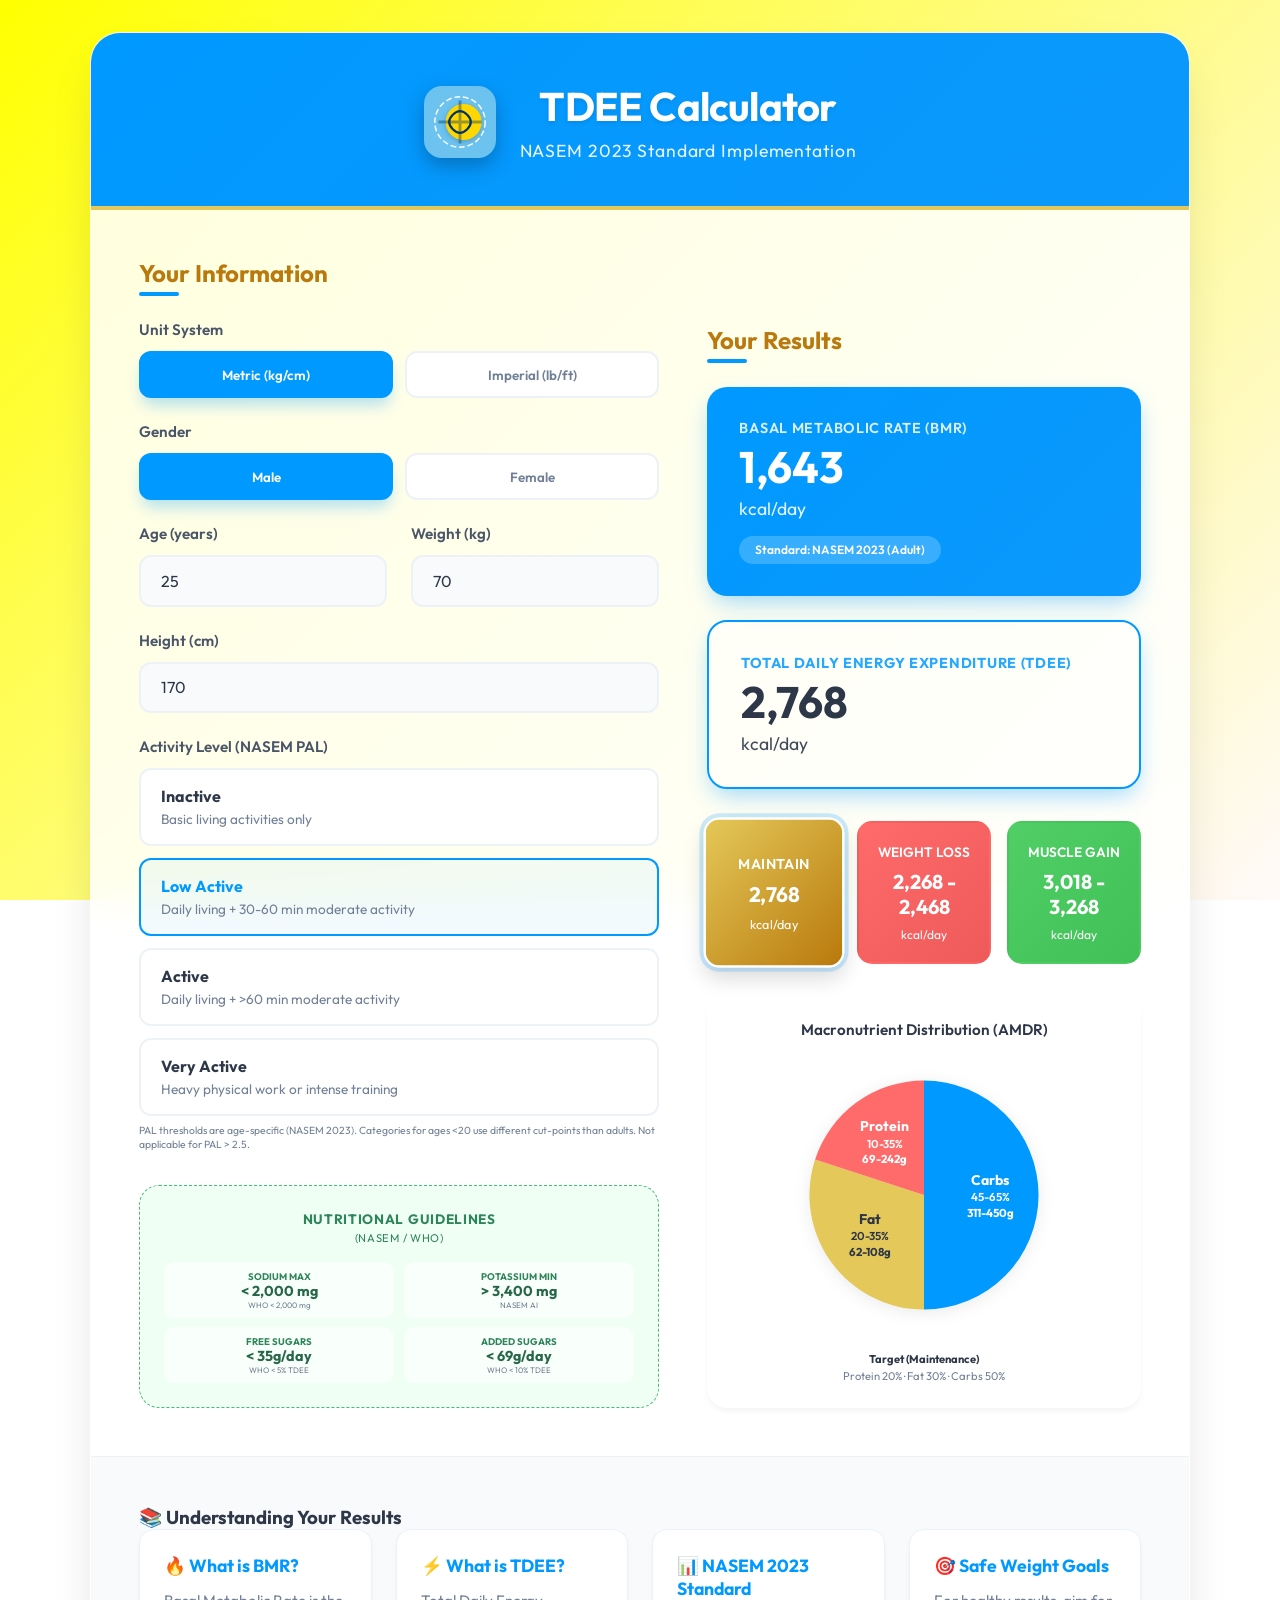
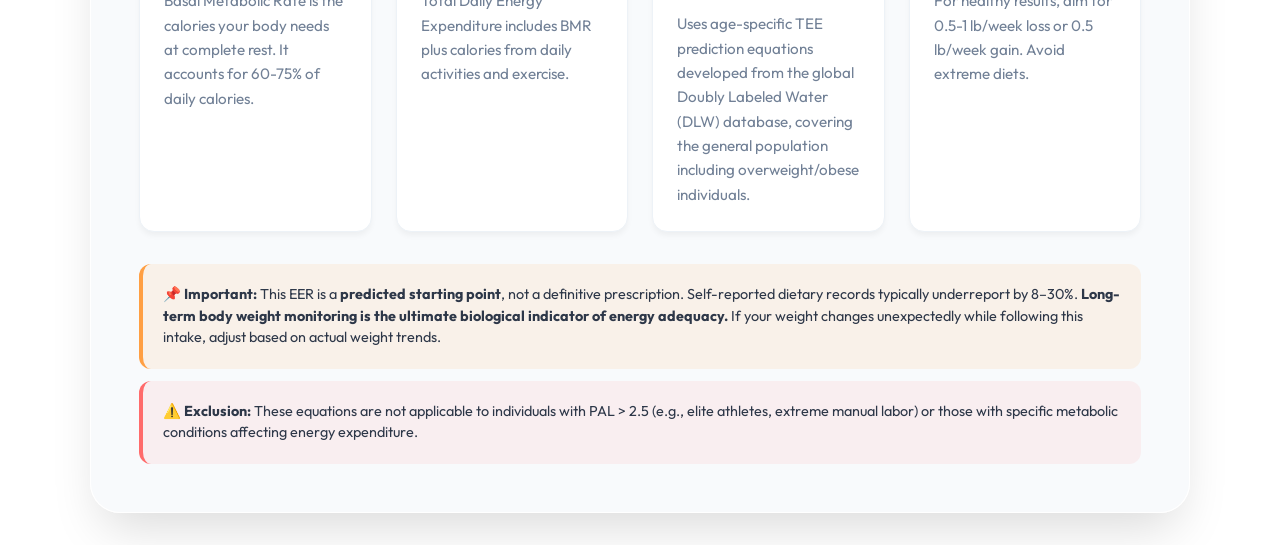
==== index.html @ 7c65850a "formula correction" ====
<!DOCTYPE html>
<html lang="en">

<head>
  <meta charset="UTF-8">
  <meta name="viewport" content="width=device-width, initial-scale=1.0">
  <title>TDEE Calculator - Palau Food Nutrition</title>
  <link href="https://fonts.googleapis.com/css2?family=Outfit:wght@300;400;600;700&display=swap" rel="stylesheet">
  <style>
    :root {
      --primary: #0099ff;
      --primary-dark: #007acc;
      --secondary: #E4C859;
      --secondary-dark: #b9790c;
      --bg-gradient: linear-gradient(135deg, #fdfbfb 0%, #ebedee 100%);
      --card-bg: rgba(255, 255, 255, 0.85);
      --glass-bg: rgba(255, 255, 255, 0.4);
      --text-main: #2d3748;
      --accent-red: #ff6b6b;
      --accent-orange: #ff9f43;
      --accent-green: #51cf66;
    }

    * {
      box-sizing: border-box;
      margin: 0;
      padding: 0;
    }

    body {
      font-family: 'Outfit', sans-serif;
      min-height: 100vh;
      background: linear-gradient(135deg, #FFFF00 0%, #FFFD50 30%, #FFF9F9 100%);
      background-attachment: fixed;
      padding: 2rem 1.5rem;
      color: var(--text-main);
      display: flex;
      justify-content: center;
      align-items: center;
    }

    .container {
      max-width: 1100px;
      width: 100%;
      background: var(--card-bg);
      backdrop-filter: blur(20px);
      -webkit-backdrop-filter: blur(20px);
      border-radius: 30px;
      border: 1px solid rgba(255, 255, 255, 0.3);
      box-shadow: 0 25px 50px -12px rgba(0, 0, 0, 0.15);
      overflow: hidden;
      animation: fadeIn 0.8s cubic-bezier(0.16, 1, 0.3, 1);
    }

    @keyframes fadeIn {
      from {
        opacity: 0;
        transform: translateY(20px);
      }

      to {
        opacity: 1;
        transform: translateY(0);
      }
    }

    header {
      background: linear-gradient(135deg, #0099ff 0%, #0c98fc 100%);
      color: white;
      padding: 3rem 2rem;
      text-align: center;
      position: relative;
    }

    header::after {
      content: '';
      position: absolute;
      bottom: 0;
      left: 0;
      right: 0;
      height: 4px;
      background: var(--secondary);
    }

    header h1 {
      font-size: 2.5rem;
      font-weight: 700;
      letter-spacing: -0.02em;
      margin-bottom: 0.5rem;
      text-shadow: 0 2px 4px rgba(0, 0, 0, 0.1);
    }

    .subtitle {
      opacity: 0.9;
      font-weight: 400;
      letter-spacing: 0.05em;
      font-size: 1.1rem;
    }

    .content {
      display: grid;
      grid-template-columns: 1.2fr 1fr;
      gap: 3rem;
      padding: 3rem;
      align-items: end;
    }

    @media (max-width: 900px) {
      .content {
        grid-template-columns: 1fr;
        padding: 2rem;
      }
    }

    /* Form Styles */
    section h2 {
      font-size: 1.5rem;
      font-weight: 700;
      color: var(--secondary-dark);
      margin-bottom: 2rem;
      position: relative;
      display: inline-block;
    }

    section h2::after {
      content: '';
      position: absolute;
      bottom: -8px;
      left: 0;
      width: 40px;
      height: 4px;
      background: var(--primary);
      border-radius: 2px;
    }

    .input-group {
      margin-bottom: 1.5rem;
    }

    .input-group label {
      display: block;
      font-weight: 600;
      color: #4a5568;
      margin-bottom: 0.75rem;
      font-size: 0.95rem;
    }

    .input-group input,
    .input-group select {
      width: 100%;
      padding: 0.85rem 1.25rem;
      border: 2px solid #edf2f7;
      border-radius: 12px;
      font-size: 1rem;
      font-family: 'Outfit', sans-serif;
      background: #f8fafc;
      transition: all 0.2s ease;
      color: var(--text-main);
    }

    .input-group input:focus,
    .input-group select:focus {
      outline: none;
      border-color: var(--primary);
      background: white;
      box-shadow: 0 0 0 4px rgba(0, 153, 255, 0.1);
      transform: scale(1.01);
    }

    .btn-group {
      display: flex;
      gap: 0.75rem;
    }

    .btn {
      flex: 1;
      padding: 0.85rem;
      border: 2px solid #edf2f7;
      border-radius: 12px;
      background: white;
      color: #718096;
      font-family: inherit;
      font-weight: 600;
      cursor: pointer;
      transition: all 0.3s cubic-bezier(0.4, 0, 0.2, 1);
    }

    .btn.active {
      background: var(--primary);
      color: white;
      border-color: var(--primary);
      box-shadow: 0 10px 15px -3px rgba(0, 153, 255, 0.3);
    }

    .btn:hover:not(.active) {
      background: #f1f5f9;
      border-color: #e2e8f0;
    }

    .activity-options {
      display: grid;
      gap: 0.75rem;
    }

    .activity-option {
      padding: 1rem 1.25rem;
      border: 2px solid #edf2f7;
      border-radius: 12px;
      background: white;
      cursor: pointer;
      transition: all 0.3s cubic-bezier(0.4, 0, 0.2, 1);
      display: flex;
      flex-direction: column;
      gap: 0.25rem;
    }

    .activity-option.active {
      border-color: var(--primary);
      background: rgba(0, 153, 255, 0.05);
      position: relative;
    }

    .activity-option.active .activity-label {
      color: var(--primary);
    }

    .activity-option:hover:not(.active) {
      border-color: #cbd5e0;
      transform: translateX(5px);
    }

    .activity-label {
      font-weight: 700;
      font-size: 1rem;
    }

    .activity-desc {
      font-size: 0.85rem;
      color: #718096;
    }

    /* Results Styles */
    .result-card {
      background: linear-gradient(135deg, #0099ff 0%, #0c98fc 100%);
      color: white;
      padding: 2rem;
      border-radius: 20px;
      margin-bottom: 1.5rem;
      box-shadow: 0 10px 25px -5px rgba(0, 153, 255, 0.4);
      transition: transform 0.3s ease;
    }

    .result-card:hover {
      transform: translateY(-3px);
    }

    .result-label {
      font-size: 0.9rem;
      font-weight: 600;
      text-transform: uppercase;
      letter-spacing: 0.05em;
      opacity: 0.85;
    }

    .result-value {
      font-size: 2.75rem;
      font-weight: 700;
      margin: 0.5rem 0;
      line-height: 1;
    }

    .result-unit {
      font-size: 1.1rem;
      opacity: 0.9;
    }

    .formula-badge {
      display: inline-block;
      margin-top: 1rem;
      padding: 0.4rem 1rem;
      background: rgba(255, 255, 255, 0.2);
      border-radius: 50px;
      font-size: 0.75rem;
      font-weight: 600;
    }

    .goals {
      display: grid;
      grid-template-columns: repeat(3, 1fr);
      gap: 1rem;
      margin-top: 2rem;
    }

    @media (max-width: 600px) {
      .goals {
        grid-template-columns: 1fr;
      }
    }

    .goal-card {
      padding: 1.25rem 1rem;
      border-radius: 15px;
      text-align: center;
      color: white;
      transition: all 0.3s ease;
      cursor: pointer;
      border: 2px solid transparent;
      width: 100%;
      display: block;
      font-family: inherit;
    }

    .goal-card:hover {
      transform: translateY(-3px);
      box-shadow: 0 5px 15px rgba(0, 0, 0, 0.1);
    }

    .goal-card.active {
      border-color: white;
      box-shadow: 0 0 0 4px rgba(0, 153, 255, 0.2), 0 10px 20px rgba(0, 0, 0, 0.15);
      transform: scale(1.05);
    }

    .goal-card.cut {
      background: linear-gradient(135deg, #ff6b6b 0%, #ee5a5a 100%);
    }

    .goal-card.maintain {
      background: linear-gradient(135deg, #E4C859 0%, #b9790c 100%);
    }

    .goal-card.bulk {
      background: linear-gradient(135deg, #51cf66 0%, #40c057 100%);
    }

    .goal-label {
      font-size: 0.85rem;
      font-weight: 600;
      text-transform: uppercase;
    }

    .goal-value {
      font-size: 1.25rem;
      font-weight: 700;
      margin: 0.5rem 0;
    }

    /* Macros & Icons */
    .macros-donut {
      margin-top: 2rem;
      padding: 1rem;
      border-radius: 20px;
    }

    /* Info Section */
    .info {
      margin-top: 0;
      padding: 3rem;
      background: #f8fafc;
      border-top: 1px solid #edf2f7;
      grid-column: 1 / -1;
    }

    .info-cards {
      display: grid;
      grid-template-columns: repeat(auto-fit, minmax(220px, 1fr));
      gap: 1.5rem;
    }

    .info-card {
      background: white;
      padding: 1.5rem;
      border-radius: 15px;
      border: 1px solid #edf2f7;
      box-shadow: 0 4px 6px -1px rgba(0, 0, 0, 0.05);
    }

    .info-card h4 {
      color: var(--primary);
      margin-bottom: 0.75rem;
      font-size: 1.1rem;
    }

    .info-card p {
      font-size: 0.95rem;
      color: #718096;
      line-height: 1.6;
    }

    .disclaimer {
      margin-top: 2rem;
      padding: 1.25rem;
      background: rgba(255, 159, 67, 0.1);
      border-left: 4px solid var(--accent-orange);
      border-radius: 12px;
      font-size: 0.9rem;
      line-height: 1.5;
    }
  </style>
</head>

<body>
  <div class="container">
    <header>
      <div style="display: flex; align-items: center; justify-content: center; gap: 1.5rem;">
        <!-- Custom SVG Logo: Palau + ICDF Theme (Premium Glass styling) -->
        <svg id="appIcon" viewBox="0 0 100 100"
          style="width: 72px; height: 72px; border-radius: 18px; box-shadow: 0 8px 20px rgba(0,0,0,0.25); background: rgba(135, 206, 235, 0.8); backdrop-filter: blur(5px);">
          <!-- Palau Golden Disk -->
          <circle cx="55" cy="50" r="25" fill="#FFD700" filter="drop-shadow(0 2px 4px rgba(0,0,0,0.2))" />
          <!-- ICDF Cooperation / Global Symbols -->
          <path d="M50 20 L50 80 M20 50 L80 50" stroke="#003366" stroke-width="4" opacity="0.4" />
          <circle cx="50" cy="50" r="35" fill="none" stroke="white" stroke-width="2" stroke-dasharray="8 4" />
          <path d="M40 40 Q50 30 60 40 Q70 50 60 60 Q50 70 40 60 Q30 50 40 40" fill="none" stroke="#003366"
            stroke-width="3" />
        </svg>
        <div>
          <h1>TDEE Calculator</h1>
          <p class="subtitle">NASEM 2023 Standard Implementation</p>
        </div>
      </div>
    </header>

    <div class="content">
      <section class="form-section">
        <h2>Your Information</h2>

        <div class="input-group">
          <label>Unit System</label>
          <div class="btn-group">
            <button class="btn active" id="metricBtn" onclick="setUnit('metric')">Metric (kg/cm)</button>
            <button class="btn" id="imperialBtn" onclick="setUnit('imperial')">Imperial (lb/ft)</button>
          </div>
        </div>

        <div class="input-group">
          <label>Gender</label>
          <div class="btn-group">
            <button class="btn active" id="maleBtn" onclick="setGender('male')">Male</button>
            <button class="btn" id="femaleBtn" onclick="setGender('female')">Female</button>
          </div>
        </div>

        <div style="display: grid; grid-template-columns: 1fr 1fr; gap: 1.5rem;">
          <div class="input-group">
            <label for="age">Age (years)</label>
            <input type="number" id="age" value="25" min="0" max="120" step="1" onchange="onAgeChange()">
            <div id="monthsGroup" style="display:none; margin-top: 0.5rem;">
              <label for="ageMonths" style="font-size: 0.8rem; color: var(--primary); font-weight: 600;">Precise Age in
                Months (0-35)</label>
              <input type="number" id="ageMonths" value="12" min="0" max="35" onchange="calculate()">
              <div style="font-size: 0.6rem; color: #718096; margin-top: 0.25rem;">NASEM 2023 requires month-level
                precision for infants</div>
            </div>
          </div>
          <div class="input-group" id="weightGroup">
            <label for="weight" id="weightLabel">Weight (kg)</label>
            <input type="number" id="weight" value="70" min="1" max="500" onchange="calculate()">
          </div>
        </div>

        <div class="input-group" id="heightMetric">
          <label for="height">Height (cm)</label>
          <input type="number" id="height" value="170" min="50" max="300" onchange="calculate()">
        </div>

        <div class="input-group" id="heightImperial" style="display:none;">
          <label>Height</label>
          <div style="display:flex;gap:0.75rem;align-items:center;">
            <input type="number" id="heightFt" value="5" min="0" max="8" style="width:70px" onchange="calculate()">
            <span style="font-weight: 600;">ft</span>
            <input type="number" id="heightIn" value="7" min="0" max="11" style="width:70px" onchange="calculate()">
            <span style="font-weight: 600;">in</span>
          </div>
        </div>

        <div class="input-group">
          <label>Activity Level (NASEM PAL)</label>
          <div class="activity-options">
            <div class="activity-option" onclick="setActivity('inactive')">
              <span class="activity-label">Inactive</span>
              <span class="activity-desc">Basic living activities only</span>
            </div>
            <div class="activity-option active" onclick="setActivity('low')">
              <span class="activity-label">Low Active</span>
              <span class="activity-desc">Daily living + 30-60 min moderate activity</span>
            </div>
            <div class="activity-option" onclick="setActivity('active')">
              <span class="activity-label">Active</span>
              <span class="activity-desc">Daily living + >60 min moderate activity</span>
            </div>
            <div class="activity-option" onclick="setActivity('very')">
              <span class="activity-label">Very Active</span>
              <span class="activity-desc">Heavy physical work or intense training</span>
            </div>
          </div>
          <div style="font-size: 0.65rem; color: #718096; margin-top: 0.5rem; line-height: 1.4;">PAL thresholds are
            age-specific (NASEM 2023). Categories for ages &lt;20 use different cut-points than adults. Not applicable
            for PAL &gt; 2.5.</div>
        </div>

        <div id="femaleOnlyFields"
          style="display:none; padding: 1.5rem; background: rgba(0, 153, 255, 0.05); border-radius: 15px; margin-top: 1.5rem;">
          <div class="input-group">
            <label for="pregnancy">Pregnancy Status</label>
            <select id="pregnancy" onchange="onPregnancyChange()">
              <option value="none">Not Pregnant</option>
              <option value="p2">2nd Trimester (13-27 wk)</option>
              <option value="p3">3rd Trimester (28-40 wk)</option>
            </select>
          </div>
          <div class="input-group" id="bmiGroup" style="display:none;">
            <label for="prePregBMI">Pre-Pregnancy Weight Category (WHO)</label>
            <select id="prePregBMI" onchange="calculate()">
              <option value="nw">Normal Weight (BMI 18.5-24.9)</option>
              <option value="uw">Underweight (BMI &lt; 18.5)</option>
              <option value="ow">Overweight (BMI 25.0-29.9)</option>
              <option value="ob">Obese (BMI &ge; 30)</option>
            </select>
          </div>
          <div class="input-group" style="margin-bottom: 0;">
            <label for="lactation">Lactation Status</label>
            <select id="lactation" onchange="calculate()">
              <option value="none">Not Lactating</option>
              <option value="l1">0-6 Months Postpartum (Exclusive)</option>
              <option value="l2">7-12 Months Postpartum (Partial)</option>
            </select>
          </div>
        </div>

        <!-- Nutritional Guidelines (bottom of left column) -->
        <div
          style="margin-top: 2rem; background: #f0fff4; padding: 1.5rem; border-radius: 20px; border: 1px dashed #48bb78;">
          <h3
            style="color: #2f855a; font-size: 0.85rem; margin-bottom: 1rem; text-transform: uppercase; letter-spacing: 0.05em; text-align: center;">
            Nutritional Guidelines<br><span style="font-size: 0.7rem; font-weight: 400;">(NASEM / WHO)</span></h3>
          <div style="display: grid; grid-template-columns: 1fr 1fr; gap: 0.6rem;">
            <div style="text-align: center; padding: 0.5rem; background: rgba(255,255,255,0.6); border-radius: 10px;">
              <div style="font-size: 0.6rem; color: #2f855a; font-weight: 700; text-transform: uppercase;">Sodium Max
              </div>
              <div id="sodiumValue" style="font-weight: 700; color: #276749; font-size: 0.9rem;">--</div>
              <div style="font-size: 0.5rem; color: #718096;">WHO &lt; 2,000 mg</div>
            </div>
            <div style="text-align: center; padding: 0.5rem; background: rgba(255,255,255,0.6); border-radius: 10px;">
              <div style="font-size: 0.6rem; color: #2f855a; font-weight: 700; text-transform: uppercase;">Potassium Min
              </div>
              <div id="potassiumValue" style="font-weight: 700; color: #276749; font-size: 0.9rem;">--</div>
              <div style="font-size: 0.5rem; color: #718096;">NASEM AI</div>
            </div>
            <div style="text-align: center; padding: 0.5rem; background: rgba(255,255,255,0.6); border-radius: 10px;">
              <div style="font-size: 0.6rem; color: #2f855a; font-weight: 700; text-transform: uppercase;">Free Sugars
              </div>
              <div id="sugarValue5" style="font-weight: 700; color: #276749; font-size: 0.9rem;">--</div>
              <div style="font-size: 0.5rem; color: #718096;">WHO &lt; 5% TDEE</div>
            </div>
            <div style="text-align: center; padding: 0.5rem; background: rgba(255,255,255,0.6); border-radius: 10px;">
              <div style="font-size: 0.6rem; color: #2f855a; font-weight: 700; text-transform: uppercase;">Added Sugars
              </div>
              <div id="sugarValue10" style="font-weight: 700; color: #276749; font-size: 0.9rem;">--</div>
              <div style="font-size: 0.5rem; color: #718096;">WHO &lt; 10% TDEE</div>
            </div>
          </div>
        </div>
      </section>

      <section class="results-section">
        <h2>Your Results</h2>

        <div class="result-card">
          <div class="result-label">Basal Metabolic Rate (BMR)</div>
          <div class="result-value" id="bmrValue">1,674</div>
          <div class="result-unit">kcal/day</div>
          <div class="formula-badge" id="formulaBadge">Formula: Mifflin-St Jeor</div>
        </div>

        <div class="result-card"
          style="background: var(--glass-bg); color: var(--text-main); border: 2px solid var(--primary);">
          <div class="result-label" style="color: var(--primary); font-weight: 700;">Total Daily Energy Expenditure
            (TDEE)</div>
          <div class="result-value" id="tdeeValue">2,595</div>
          <div class="result-unit">kcal/day</div>
        </div>

        <div class="goals">
          <button class="goal-card maintain active" id="goalMaintain" onclick="setGoal('maintain')">
            <div class="goal-label">Maintain</div>
            <div class="goal-value" id="maintainValue">2,595</div>
            <div style="font-size: 0.75rem;">kcal/day</div>
          </button>
          <button class="goal-card cut" id="goalCut" onclick="setGoal('cut')">
            <div class="goal-label">Weight Loss</div>
            <div class="goal-value" id="cutValue">2,095 - 2,295</div>
            <div style="font-size: 0.75rem;">kcal/day</div>
          </button>
          <button class="goal-card bulk" id="goalBulk" onclick="setGoal('bulk')">
            <div class="goal-label">Muscle Gain</div>
            <div class="goal-value" id="bulkValue">2,845 - 3,095</div>
            <div style="font-size: 0.75rem;">kcal/day</div>
          </button>
        </div>

        <!-- AMDR Pie Chart -->
        <div
          style="margin-top: 2rem; background: white; padding: 1.5rem; border-radius: 20px; box-shadow: 0 4px 6px -1px rgba(0,0,0,0.05);">
          <h3
            style="text-align: center; margin-bottom: 1rem; color: var(--text-main); font-weight: 600; font-size: 0.95rem;">
            Macronutrient Distribution (AMDR)</h3>
          <div style="display: flex; flex-direction: column; align-items: center; gap: 1rem;">
            <svg viewBox="0 0 220 220" id="pieChartSvg"
              style="width: 280px; height: 280px; filter: drop-shadow(0 3px 8px rgba(0,0,0,0.08));">
            </svg>
            <div style="font-size: 0.7rem; color: #718096; text-align: center; line-height: 1.5;">
              <strong style="color: var(--text-main);">Target (Maintenance)</strong><br>
              Protein 20% · Fat 30% · Carbs 50%
            </div>
          </div>
        </div>
      </section>
    </div>

    <section class="info">
      <h3>📚 Understanding Your Results</h3>
      <div class="info-cards">
        <div class="info-card">
          <h4>🔥 What is BMR?</h4>
          <p>Basal Metabolic Rate is the calories your body needs at complete rest. It accounts for 60-75% of daily
            calories.</p>
        </div>
        <div class="info-card">
          <h4>⚡ What is TDEE?</h4>
          <p>Total Daily Energy Expenditure includes BMR plus calories from daily activities and exercise.</p>
        </div>
        <div class="info-card">
          <h4>📊 NASEM 2023 Standard</h4>
          <p>Uses age-specific TEE prediction equations developed from the global Doubly Labeled Water (DLW) database,
            covering the general population including overweight/obese individuals.</p>
        </div>
        <div class="info-card">
          <h4>🎯 Safe Weight Goals</h4>
          <p>For healthy results, aim for 0.5-1 lb/week loss or 0.5 lb/week gain. Avoid extreme diets.</p>
        </div>
      </div>
      <div class="disclaimer">
        <strong>📌 Important:</strong> This EER is a <strong>predicted starting point</strong>, not a definitive
        prescription. Self-reported dietary records typically underreport by 8–30%.
        <strong>Long-term body weight monitoring is the ultimate biological indicator of energy adequacy.</strong>
        If your weight changes unexpectedly while following this intake, adjust based on actual weight trends.
      </div>
      <div class="disclaimer"
        style="margin-top: 0.75rem; background: rgba(255, 107, 107, 0.08); border-left-color: var(--accent-red);">
        <strong>⚠️ Exclusion:</strong> These equations are not applicable to individuals with PAL > 2.5 (e.g., elite
        athletes, extreme manual labor) or those with specific metabolic conditions affecting energy expenditure.
      </div>
    </section>
  </div>
  </div>

  <script>
    let state = {
      gender: 'male',
      unit: 'metric',
      activityLevel: 'low',
      goal: 'maintain'
    };


    function setGender(g) {
      state.gender = g;
      document.getElementById('maleBtn').classList.toggle('active', g === 'male');
      document.getElementById('femaleBtn').classList.toggle('active', g === 'female');
      document.getElementById('femaleOnlyFields').style.display = g === 'female' ? 'block' : 'none';
      calculate();
    }

    function setUnit(u) {
      state.unit = u;
      document.getElementById('metricBtn').classList.toggle('active', u === 'metric');
      document.getElementById('imperialBtn').classList.toggle('active', u === 'imperial');

      document.getElementById('heightMetric').style.display = u === 'metric' ? 'block' : 'none';
      document.getElementById('heightImperial').style.display = u === 'imperial' ? 'block' : 'none';
      document.getElementById('weightLabel').textContent = u === 'metric' ? 'Weight (kg)' : 'Weight (lb)';

      // Convert values
      if (u === 'imperial') {
        const cm = parseFloat(document.getElementById('height').value);
        const totalIn = cm / 2.54;
        document.getElementById('heightFt').value = Math.floor(totalIn / 12);
        document.getElementById('heightIn').value = Math.round(totalIn % 12);
        document.getElementById('weight').value = Math.round(parseFloat(document.getElementById('weight').value) * 2.20462);
      } else {
        const ft = parseInt(document.getElementById('heightFt').value) || 0;
        const inches = parseInt(document.getElementById('heightIn').value) || 0;
        document.getElementById('height').value = Math.round((ft * 12 + inches) * 2.54);
        document.getElementById('weight').value = Math.round(parseFloat(document.getElementById('weight').value) / 2.20462);
      }
      calculate();
    }

    function setActivity(val) {
      state.activityLevel = val;
      const levels = ['inactive', 'low', 'active', 'very'];
      document.querySelectorAll('.activity-option').forEach((el, i) => {
        el.classList.toggle('active', levels[i] === val);
      });
      calculate();
    }

    function setGoal(val) {
      state.goal = val;
      document.getElementById('goalMaintain').classList.toggle('active', val === 'maintain');
      document.getElementById('goalCut').classList.toggle('active', val === 'cut');
      document.getElementById('goalBulk').classList.toggle('active', val === 'bulk');
      calculate();
    }

    function onAgeChange() {
      const age = parseInt(document.getElementById('age').value) || 0;
      document.getElementById('monthsGroup').style.display = age < 3 ? 'block' : 'none';
      if (age >= 3) calculate();
    }

    function onPregnancyChange() {
      const preg = document.getElementById('pregnancy').value;
      document.getElementById('bmiGroup').style.display = preg !== 'none' ? 'block' : 'none';
      calculate();
    }

    function getFormulaName(age) {
      if (age < 3) return 'NASEM 2023 (Infant)';
      if (age < 19) return 'NASEM 2023 (Child/Teen)';
      return 'NASEM 2023 (Adult)';
    }

    function calculateEER(age, weight, height, gender, activity, pregnancy, lactation, prePregBMI) {
      // NASEM 2023 DRI Equations (Full Implementation)
      const W = weight; // kg
      const A = age;    // years (fractional for infants)
      const H = height; // cm
      let tee = 0;
      let G = 0; // Growth increment

      if (age < 3) {
        // ── Infant TEE (0-2.99y) ──
        if (gender === 'male') {
          tee = -716.45 - (1.00 * A) + (17.82 * H) + (15.06 * W);
        } else {
          tee = -69.15 + (80.0 * A) + (2.65 * H) + (54.15 * W);
        }
        // Infant Growth Increment (age in months = A * 12)
        const ageMonths = A * 12;
        if (ageMonths < 3) {
          G = (gender === 'male') ? 200 : 180;
        } else if (ageMonths < 6) {
          G = (gender === 'male') ? 50 : 60;
        } else {
          // 6-35.99 months: Male +20, Female 12-35.99mo +15, Female 6-11.99mo +20
          G = (gender === 'female' && ageMonths >= 12) ? 15 : 20;
        }

      } else if (age < 19) {
        // ── Pediatric TEE (3-18.99y) ── per-PAL coefficients
        if (gender === 'male') {
          // Boys: Age coefficient A = 3.68
          switch (activity) {
            case 'inactive': tee = -447.51 + (3.68 * A) + (13.01 * H) + (13.15 * W); break;
            case 'low': tee = 19.12 + (3.68 * A) + (8.62 * H) + (20.28 * W); break;
            case 'active': tee = -388.19 + (3.68 * A) + (12.66 * H) + (20.46 * W); break;
            case 'very': tee = -671.75 + (3.68 * A) + (15.38 * H) + (23.25 * W); break;
          }
        } else {
          // Girls: Age coefficient A = -22.25
          switch (activity) {
            case 'inactive': tee = 55.59 + (-22.25 * A) + (8.43 * H) + (17.07 * W); break;
            case 'low': tee = -297.54 + (-22.25 * A) + (12.77 * H) + (14.73 * W); break;
            case 'active': tee = -189.55 + (-22.25 * A) + (11.74 * H) + (18.34 * W); break;
            case 'very': tee = -709.59 + (-22.25 * A) + (18.22 * H) + (14.25 * W); break;
          }
        }
        // Pediatric Growth Increment G (3-18y)
        if (age <= 3) G = (gender === 'male') ? 20 : 15;
        else if (age <= 8) G = 15;
        else if (age <= 13) G = (gender === 'male') ? 25 : 30;
        else G = 20; // 14-18y

      } else {
        // ── Adult TEE (19+) ──
        if (gender === 'male') {
          switch (activity) {
            case 'inactive': tee = 753.07 - (10.83 * A) + (6.50 * H) + (14.10 * W); break;
            case 'low': tee = 581.47 - (10.83 * A) + (8.30 * H) + (14.94 * W); break;
            case 'active': tee = 1004.82 - (10.83 * A) + (6.52 * H) + (15.91 * W); break;
            case 'very': tee = -517.88 - (10.83 * A) + (15.61 * H) + (19.11 * W); break;
          }
        } else {
          switch (activity) {
            case 'inactive': tee = 584.90 - (7.01 * A) + (5.72 * H) + (11.71 * W); break;
            case 'low': tee = 575.77 - (7.01 * A) + (6.60 * H) + (12.14 * W); break;
            case 'active': tee = 710.25 - (7.01 * A) + (6.54 * H) + (12.34 * W); break;
            case 'very': tee = 511.83 - (7.01 * A) + (9.07 * H) + (12.56 * W); break;
          }
        }
      }

      // EER = TEE + G (for age < 19)
      let eer = tee + G;

      // ── Pregnancy Adjustment (Female, Gestation >= 13 wk) ──
      if (gender === 'female' && pregnancy !== 'none') {
        // Midpoint gestation weeks: 2nd tri ~20wk, 3rd tri ~34wk
        const gestWeeks = (pregnancy === 'p2') ? 20 : 34;
        // Energy Deposition by pre-pregnancy BMI category
        const edMap = { uw: 300, nw: 200, ow: 150, ob: -50 };
        const ed = edMap[prePregBMI] || 200;
        eer += (9.16 * gestWeeks) + ed;
      }

      // ── Lactation Adjustment ──
      if (gender === 'female' && lactation !== 'none') {
        if (lactation === 'l1') eer += (540 - 140); // 0-6mo exclusive
        if (lactation === 'l2') eer += 380;          // 7-12mo partial
      }

      return eer;
    }

    function updatePieChart(tdee) {
      // Filled SVG Pie Chart with AMDR ranges on slices
      // NASEM AMDR: Protein 10-35%, Fat 20-35%, Carbs 45-65%
      // Target (Maintenance): P 20%, F 30%, C 50%
      const cx = 110, cy = 110, r = 90;

      // Compute AMDR gram ranges from TDEE
      const pLow = Math.round(tdee * 0.10 / 4), pHigh = Math.round(tdee * 0.35 / 4);
      const fLow = Math.round(tdee * 0.20 / 9), fHigh = Math.round(tdee * 0.35 / 9);
      const cLow = Math.round(tdee * 0.45 / 4), cHigh = Math.round(tdee * 0.65 / 4);

      const slices = [
        { pct: 0.50, color: '#0099ff', label: 'Carbs', range: `${cLow}-${cHigh}g`, amdr: '45-65%', textColor: 'white' },
        { pct: 0.30, color: '#E4C859', label: 'Fat', range: `${fLow}-${fHigh}g`, amdr: '20-35%', textColor: '#2d3748' },
        { pct: 0.20, color: '#ff6b6b', label: 'Protein', range: `${pLow}-${pHigh}g`, amdr: '10-35%', textColor: 'white' }
      ];

      let startAngle = -Math.PI / 2;
      let svg = '';

      slices.forEach(s => {
        const endAngle = startAngle + s.pct * 2 * Math.PI;
        const largeArc = s.pct > 0.5 ? 1 : 0;

        const x1 = cx + r * Math.cos(startAngle);
        const y1 = cy + r * Math.sin(startAngle);
        const x2 = cx + r * Math.cos(endAngle);
        const y2 = cy + r * Math.sin(endAngle);

        svg += `<path d="M${cx},${cy} L${x1.toFixed(2)},${y1.toFixed(2)} A${r},${r} 0 ${largeArc},1 ${x2.toFixed(2)},${y2.toFixed(2)} Z" fill="${s.color}" />`;

        // Labels at midpoint of arc
        const midAngle = (startAngle + endAngle) / 2;
        const labelR = r * 0.58;
        const lx = cx + labelR * Math.cos(midAngle);
        const ly = cy + labelR * Math.sin(midAngle);

        svg += `<text x="${lx.toFixed(1)}" y="${(ly - 8).toFixed(1)}" text-anchor="middle" fill="${s.textColor}" font-size="11" font-weight="700" font-family="Outfit,sans-serif">${s.label}</text>`;
        svg += `<text x="${lx.toFixed(1)}" y="${(ly + 5).toFixed(1)}" text-anchor="middle" fill="${s.textColor}" font-size="9" font-weight="600" font-family="Outfit,sans-serif">${s.amdr}</text>`;
        svg += `<text x="${lx.toFixed(1)}" y="${(ly + 17).toFixed(1)}" text-anchor="middle" fill="${s.textColor}" font-size="9" font-weight="700" font-family="Outfit,sans-serif">${s.range}</text>`;

        startAngle = endAngle;
      });

      document.getElementById('pieChartSvg').innerHTML = svg;
    }


    function calculate() {
      let age = parseInt(document.getElementById('age').value) || 25;
      // For infants (age < 3), use months input for fractional year precision
      if (age < 3) {
        const months = parseInt(document.getElementById('ageMonths').value) || 0;
        age = months / 12; // Convert to fractional years for formula
      }
      const pregnancy = document.getElementById('pregnancy').value;
      const lactation = document.getElementById('lactation').value;
      const prePregBMI = document.getElementById('prePregBMI').value;
      let weight, height;

      if (state.unit === 'metric') {
        weight = parseFloat(document.getElementById('weight').value) || 70;
        height = parseFloat(document.getElementById('height').value) || 170;
      } else {
        const ft = parseInt(document.getElementById('heightFt').value) || 0;
        const inches = parseInt(document.getElementById('heightIn').value) || 0;
        height = (ft * 12 + inches) * 2.54;
        weight = (parseFloat(document.getElementById('weight').value) || 154) / 2.20462;
      }

      const tdee = calculateEER(age, weight, height, state.gender, state.activityLevel, pregnancy, lactation, prePregBMI);

      let bmrDisplay;
      if (age >= 19) {
        bmrDisplay = (state.gender === 'male')
          ? 10 * weight + 6.25 * height - 5 * age + 5
          : 10 * weight + 6.25 * height - 5 * age - 161;
      } else {
        const H_m = height / 100;
        if (age < 3) bmrDisplay = 61.0 * weight - 51;
        else if (age < 10) bmrDisplay = (state.gender === 'male') ? 22.7 * weight + 495 : 22.5 * weight + 499;
        else bmrDisplay = (state.gender === 'male') ? 17.686 * weight + 658.2 * H_m - 618.6 : 13.384 * weight + 692.6 * H_m - 360.2;
      }

      document.getElementById('bmrValue').textContent = Math.round(bmrDisplay).toLocaleString();
      document.getElementById('tdeeValue').textContent = Math.round(tdee).toLocaleString();
      document.getElementById('formulaBadge').textContent = 'Standard: ' + getFormulaName(age);

      // Goals
      document.getElementById('cutValue').textContent = `${Math.round(tdee - 500).toLocaleString()} - ${Math.round(tdee - 300).toLocaleString()}`;
      document.getElementById('maintainValue').textContent = Math.round(tdee).toLocaleString();
      document.getElementById('bulkValue').textContent = `${Math.round(tdee + 250).toLocaleString()} - ${Math.round(tdee + 500).toLocaleString()}`;

      // Pie chart shows AMDR ranges based on TDEE (Maintenance target: 20% P / 30% F / 50% C)
      updatePieChart(tdee);

      // Micronutrients (NASEM + WHO)
      // Sodium: WHO recommends < 2,000 mg/day (stricter than NASEM 2,300)
      const sodiumLimit = 2000;
      let potassiumGoal = (age >= 19) ? (state.gender === 'male' ? 3400 : 2600) : 2300;

      document.getElementById('sodiumValue').textContent = `< ${sodiumLimit.toLocaleString()} mg`;
      document.getElementById('potassiumValue').textContent = `> ${potassiumGoal.toLocaleString()} mg`;

      // Sugar: WHO recommends < 10% of TDEE (strong), < 5% (conditional)
      // 1g sugar = 4 kcal
      const sugar5 = Math.round(tdee * 0.05 / 4);
      const sugar10 = Math.round(tdee * 0.10 / 4);
      document.getElementById('sugarValue5').textContent = `< ${sugar5}g/day`;
      document.getElementById('sugarValue10').textContent = `< ${sugar10}g/day`;
    }

    calculate();
  </script>
</body>

</html>
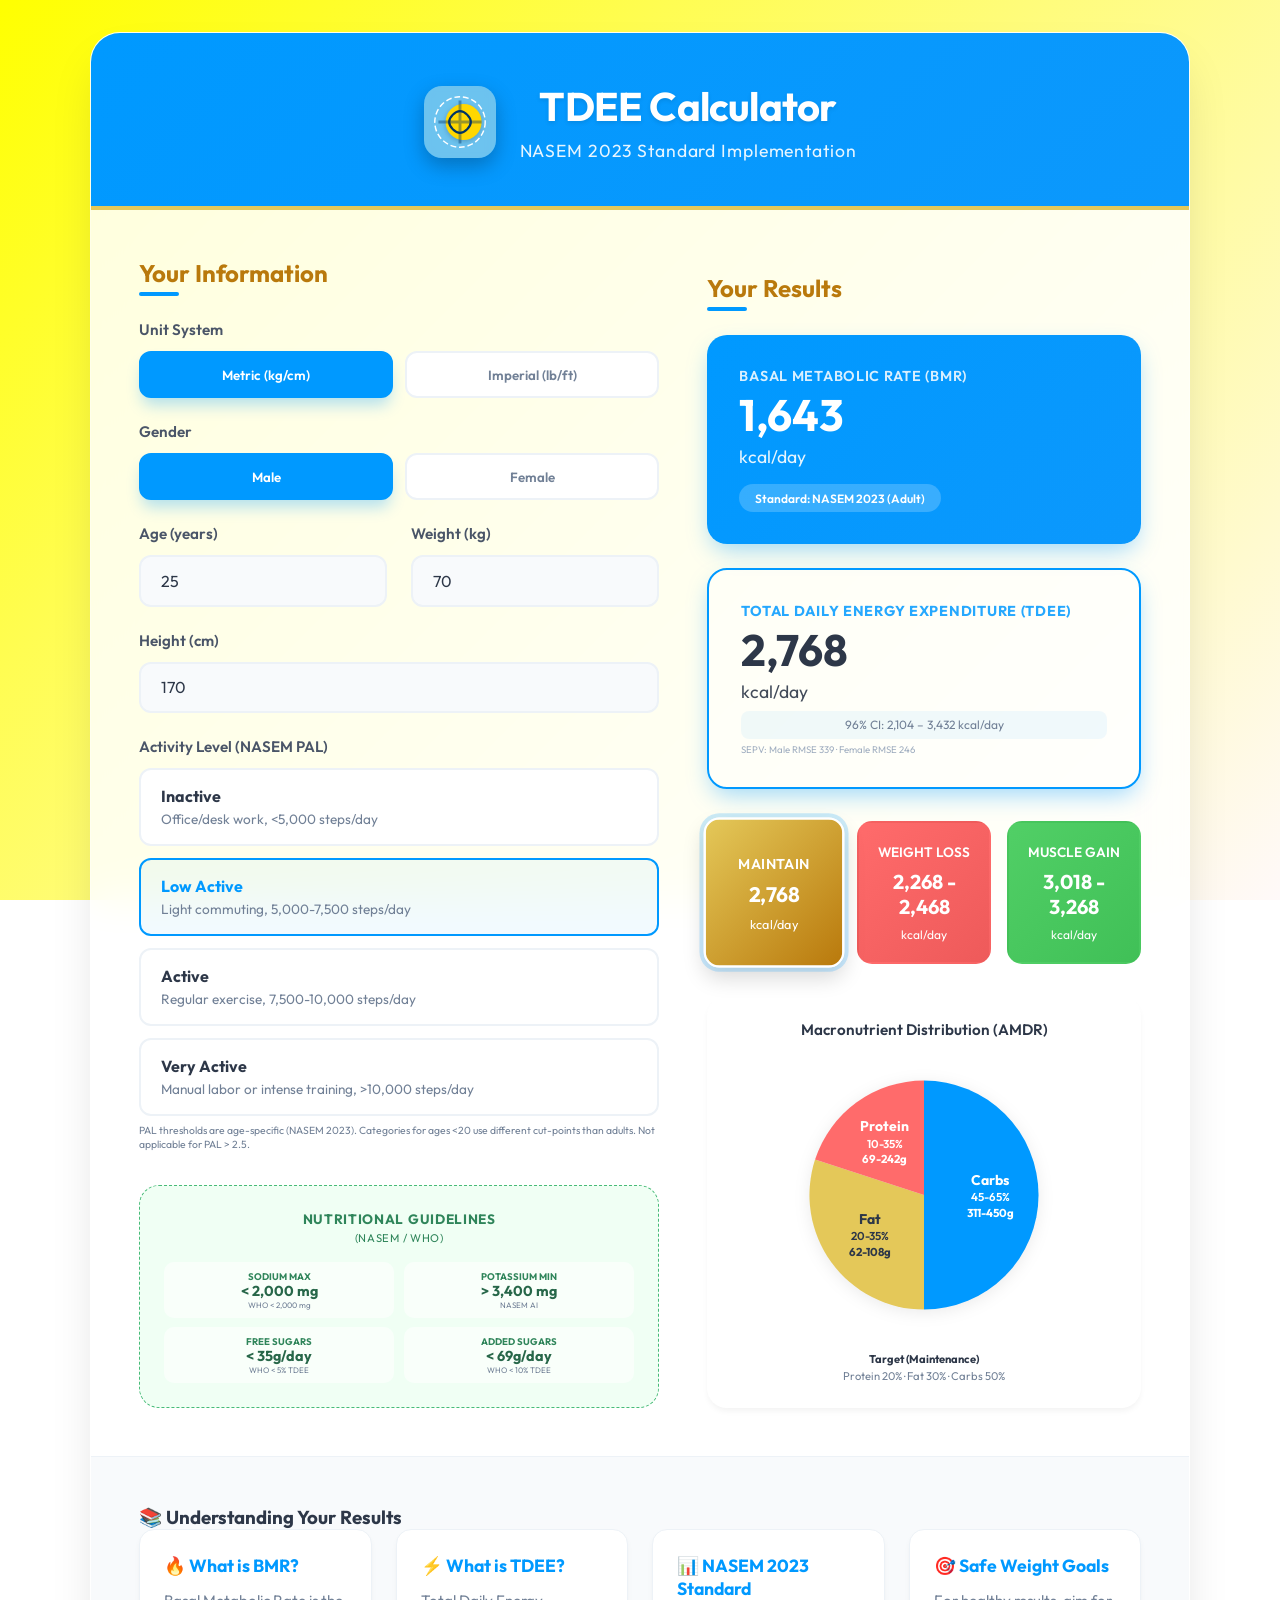
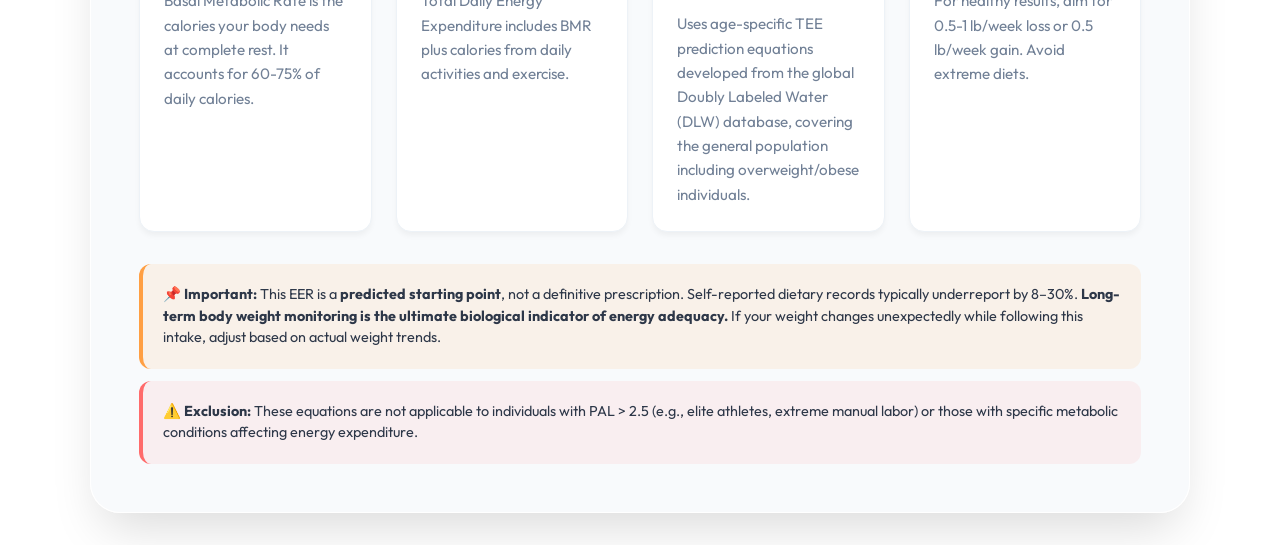
==== commit b6a9d480: "female under 2 formula correction" ====
--- a/index.html
+++ b/index.html
@@ -479,19 +479,19 @@
           <div class="activity-options">
             <div class="activity-option" onclick="setActivity('inactive')">
               <span class="activity-label">Inactive</span>
-              <span class="activity-desc">Basic living activities only</span>
+              <span class="activity-desc">Office/desk work, &lt;5,000 steps/day</span>
             </div>
             <div class="activity-option active" onclick="setActivity('low')">
               <span class="activity-label">Low Active</span>
-              <span class="activity-desc">Daily living + 30-60 min moderate activity</span>
+              <span class="activity-desc">Light commuting, 5,000-7,500 steps/day</span>
             </div>
             <div class="activity-option" onclick="setActivity('active')">
               <span class="activity-label">Active</span>
-              <span class="activity-desc">Daily living + >60 min moderate activity</span>
+              <span class="activity-desc">Regular exercise, 7,500-10,000 steps/day</span>
             </div>
             <div class="activity-option" onclick="setActivity('very')">
               <span class="activity-label">Very Active</span>
-              <span class="activity-desc">Heavy physical work or intense training</span>
+              <span class="activity-desc">Manual labor or intense training, &gt;10,000 steps/day</span>
             </div>
           </div>
           <div style="font-size: 0.65rem; color: #718096; margin-top: 0.5rem; line-height: 1.4;">PAL thresholds are
@@ -505,9 +505,16 @@
             <label for="pregnancy">Pregnancy Status</label>
             <select id="pregnancy" onchange="onPregnancyChange()">
               <option value="none">Not Pregnant</option>
+              <option value="p1">1st Trimester (0-12 wk) — No change</option>
               <option value="p2">2nd Trimester (13-27 wk)</option>
               <option value="p3">3rd Trimester (28-40 wk)</option>
             </select>
+          </div>
+          <div class="input-group" id="gestWeeksGroup" style="display:none;">
+            <label for="gestWeeks">Gestation Weeks</label>
+            <input type="number" id="gestWeeks" value="20" min="13" max="40" onchange="calculate()">
+            <div style="font-size: 0.6rem; color: #718096; margin-top: 0.25rem;">Precise gestation weeks for EER = TEE +
+              9.16×Weeks + Energy Deposition</div>
           </div>
           <div class="input-group" id="bmiGroup" style="display:none;">
             <label for="prePregBMI">Pre-Pregnancy Weight Category (WHO)</label>
@@ -579,6 +586,11 @@
             (TDEE)</div>
           <div class="result-value" id="tdeeValue">2,595</div>
           <div class="result-unit">kcal/day</div>
+          <div id="tdeeRange"
+            style="font-size: 0.75rem; color: #718096; margin-top: 0.5rem; padding: 0.4rem 0.8rem; background: rgba(0,153,255,0.06); border-radius: 8px; text-align: center;">
+            96% CI: <span id="tdeeLow">—</span> – <span id="tdeeHigh">—</span> kcal/day</div>
+          <div style="font-size: 0.6rem; color: #a0aec0; margin-top: 0.25rem;">SEPV: Male RMSE 339 · Female RMSE 246
+          </div>
         </div>
 
         <div class="goals">
@@ -722,7 +734,12 @@
 
     function onPregnancyChange() {
       const preg = document.getElementById('pregnancy').value;
-      document.getElementById('bmiGroup').style.display = preg !== 'none' ? 'block' : 'none';
+      const isPregnant = (preg === 'p2' || preg === 'p3');
+      document.getElementById('bmiGroup').style.display = isPregnant ? 'block' : 'none';
+      document.getElementById('gestWeeksGroup').style.display = isPregnant ? 'block' : 'none';
+      // Set default gestation weeks for selected trimester
+      if (preg === 'p2') document.getElementById('gestWeeks').value = 20;
+      if (preg === 'p3') document.getElementById('gestWeeks').value = 34;
       calculate();
     }
 
@@ -732,7 +749,7 @@
       return 'NASEM 2023 (Adult)';
     }
 
-    function calculateEER(age, weight, height, gender, activity, pregnancy, lactation, prePregBMI) {
+    function calculateEER(age, weight, height, gender, activity, pregnancy, lactation, prePregBMI, gestationWeeks) {
       // NASEM 2023 DRI Equations (Full Implementation)
       const W = weight; // kg
       const A = age;    // years (fractional for infants)
@@ -806,9 +823,9 @@
       let eer = tee + G;
 
       // ── Pregnancy Adjustment (Female, Gestation >= 13 wk) ──
-      if (gender === 'female' && pregnancy !== 'none') {
-        // Midpoint gestation weeks: 2nd tri ~20wk, 3rd tri ~34wk
-        const gestWeeks = (pregnancy === 'p2') ? 20 : 34;
+      if (gender === 'female' && (pregnancy === 'p2' || pregnancy === 'p3')) {
+        // Use actual gestation weeks from input
+        const gestWeeks = gestationWeeks || ((pregnancy === 'p2') ? 20 : 34);
         // Energy Deposition by pre-pregnancy BMI category
         const edMap = { uw: 300, nw: 200, ow: 150, ob: -50 };
         const ed = edMap[prePregBMI] || 200;
@@ -882,6 +899,7 @@
       const pregnancy = document.getElementById('pregnancy').value;
       const lactation = document.getElementById('lactation').value;
       const prePregBMI = document.getElementById('prePregBMI').value;
+      const gestWeeks = parseInt(document.getElementById('gestWeeks').value) || 20;
       let weight, height;
 
       if (state.unit === 'metric') {
@@ -894,7 +912,13 @@
         weight = (parseFloat(document.getElementById('weight').value) || 154) / 2.20462;
       }
 
-      const tdee = calculateEER(age, weight, height, state.gender, state.activityLevel, pregnancy, lactation, prePregBMI);
+      const tdee = calculateEER(age, weight, height, state.gender, state.activityLevel, pregnancy, lactation, prePregBMI, gestWeeks);
+
+      // SEPV 96% Confidence Interval (RMSE: Male 339, Female 246)
+      const rmse = (state.gender === 'male') ? 339 : 246;
+      const ci = Math.round(1.96 * rmse);
+      const tdeeLow = Math.max(0, Math.round(tdee) - ci);
+      const tdeeHigh = Math.round(tdee) + ci;
 
       let bmrDisplay;
       if (age >= 19) {
@@ -910,6 +934,8 @@
 
       document.getElementById('bmrValue').textContent = Math.round(bmrDisplay).toLocaleString();
       document.getElementById('tdeeValue').textContent = Math.round(tdee).toLocaleString();
+      document.getElementById('tdeeLow').textContent = tdeeLow.toLocaleString();
+      document.getElementById('tdeeHigh').textContent = tdeeHigh.toLocaleString();
       document.getElementById('formulaBadge').textContent = 'Standard: ' + getFormulaName(age);
 
       // Goals
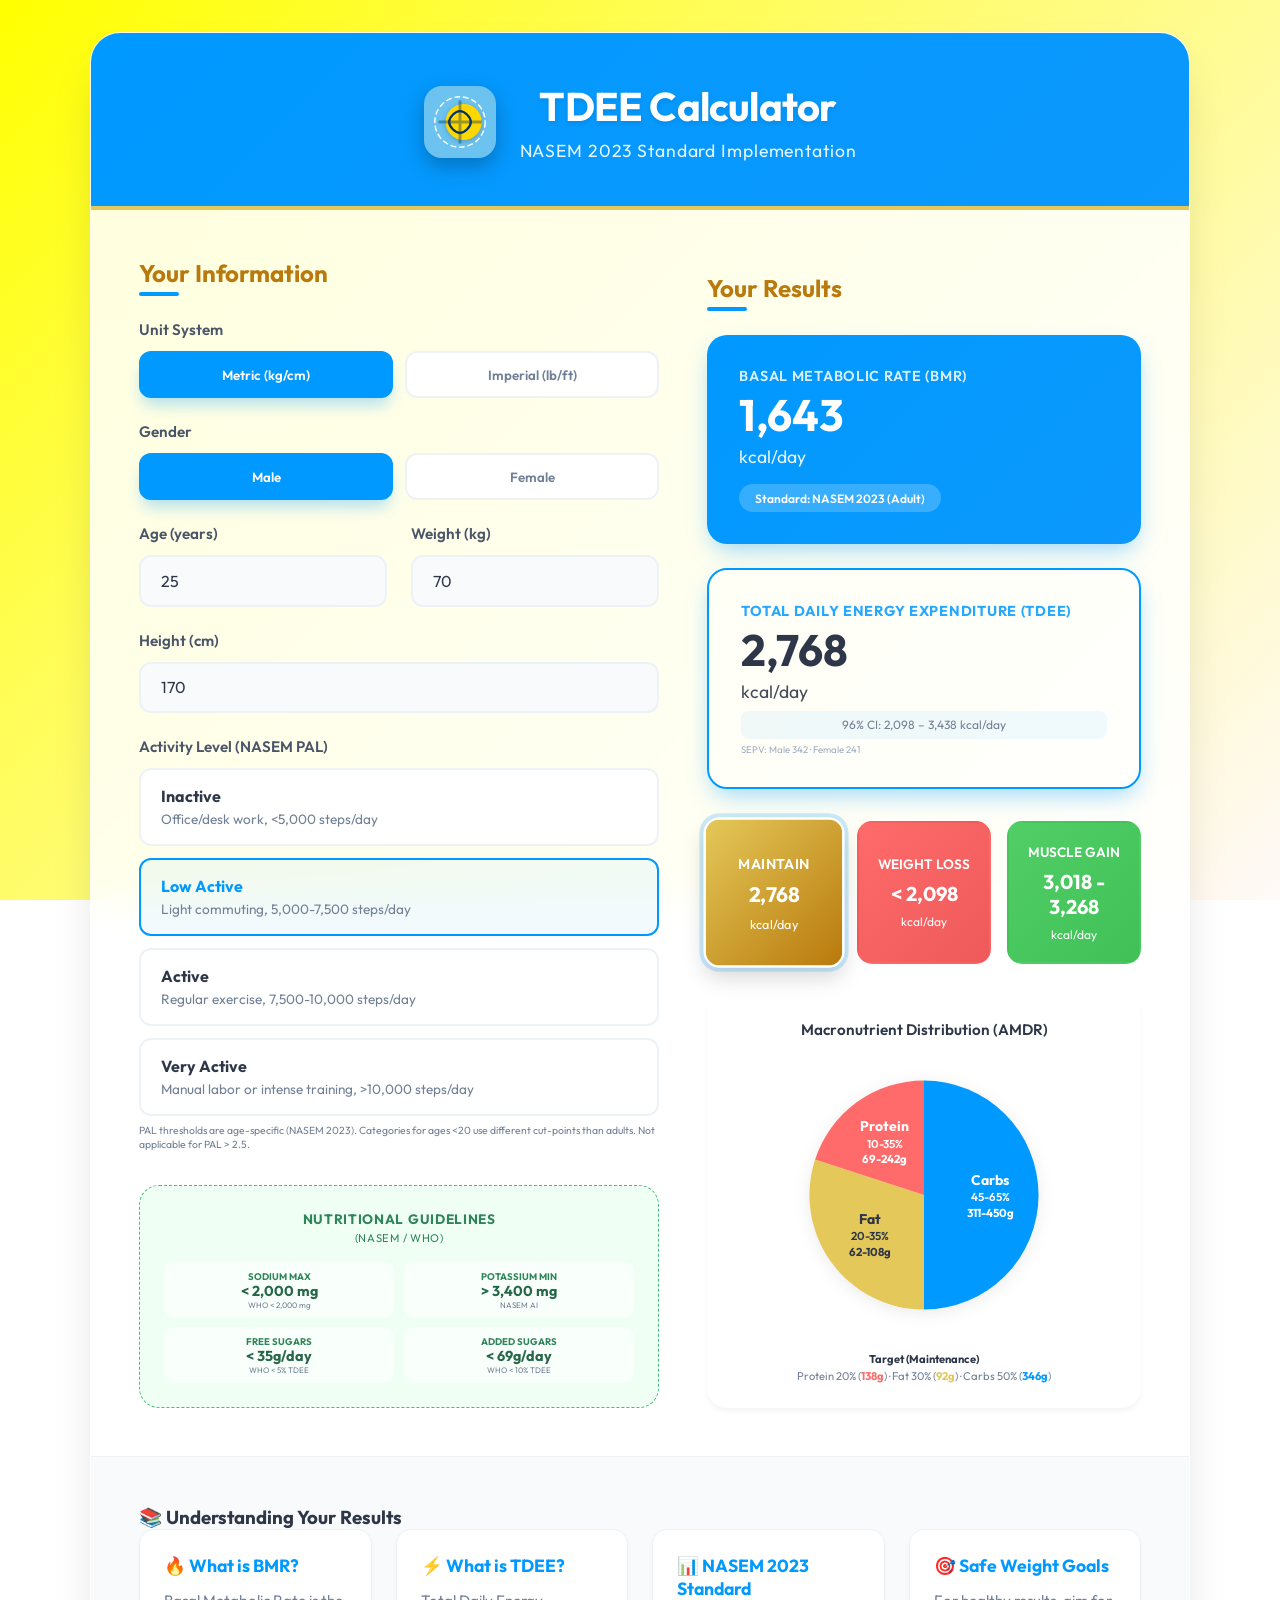
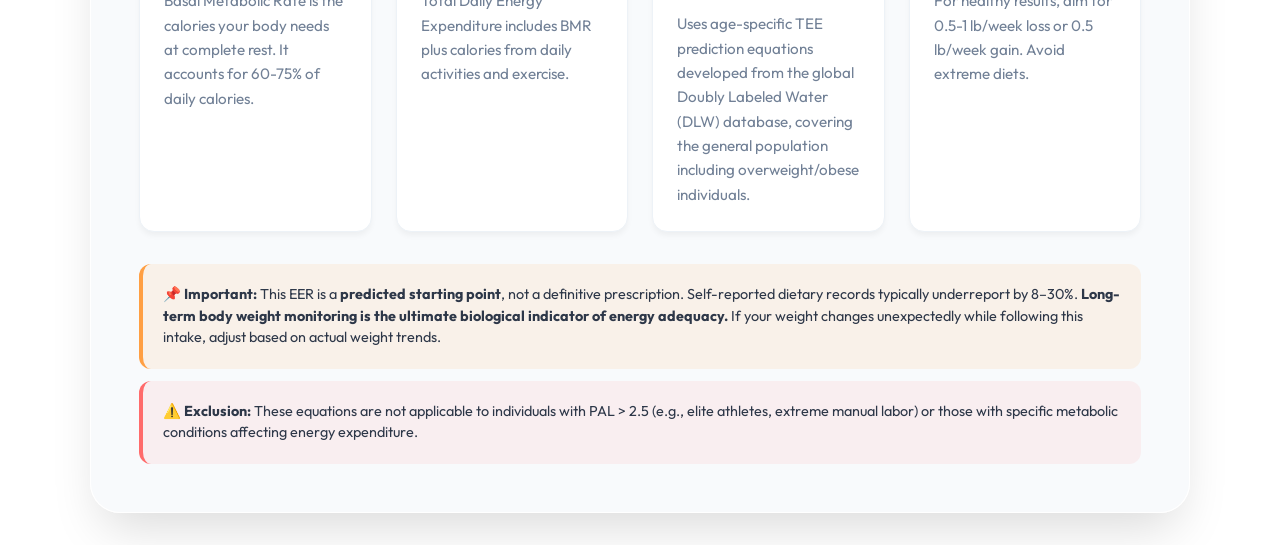
==== commit eb6bba02: "maintain weight buttom bug fix" ====
--- a/index.html
+++ b/index.html
@@ -589,7 +589,7 @@
           <div id="tdeeRange"
             style="font-size: 0.75rem; color: #718096; margin-top: 0.5rem; padding: 0.4rem 0.8rem; background: rgba(0,153,255,0.06); border-radius: 8px; text-align: center;">
             96% CI: <span id="tdeeLow">—</span> – <span id="tdeeHigh">—</span> kcal/day</div>
-          <div style="font-size: 0.6rem; color: #a0aec0; margin-top: 0.25rem;">SEPV: Male RMSE 339 · Female RMSE 246
+          <div style="font-size: 0.6rem; color: #a0aec0; margin-top: 0.25rem;">SEPV: Male 342 · Female 241
           </div>
         </div>
 
@@ -619,11 +619,12 @@
             Macronutrient Distribution (AMDR)</h3>
           <div style="display: flex; flex-direction: column; align-items: center; gap: 1rem;">
             <svg viewBox="0 0 220 220" id="pieChartSvg"
-              style="width: 280px; height: 280px; filter: drop-shadow(0 3px 8px rgba(0,0,0,0.08));">
+              style="width: 280px; height: 280px; max-width: 100%; filter: drop-shadow(0 3px 8px rgba(0,0,0,0.08));">
             </svg>
             <div style="font-size: 0.7rem; color: #718096; text-align: center; line-height: 1.5;">
-              <strong style="color: var(--text-main);">Target (Maintenance)</strong><br>
-              Protein 20% · Fat 30% · Carbs 50%
+              <span id="chartLegendTitle"><strong style="color: var(--text-main);">Target
+                  (Maintenance)</strong><br></span>
+              <span id="chartLegendValues">Protein 20% · Fat 30% · Carbs 50%</span>
             </div>
           </div>
         </div>
@@ -841,13 +842,23 @@
       return eer;
     }
 
-    function updatePieChart(tdee) {
+    function updatePieChart(tdee, goal) {
       // Filled SVG Pie Chart with AMDR ranges on slices
       // NASEM AMDR: Protein 10-35%, Fat 20-35%, Carbs 45-65%
-      // Target (Maintenance): P 20%, F 30%, C 50%
+      // Target: P 20%, F 30%, C 50%
       const cx = 110, cy = 110, r = 90;
 
-      // Compute AMDR gram ranges from TDEE
+      // Adjust label based on goal
+      let goalLabel = 'Maintenance';
+      if (goal === 'cut') goalLabel = 'Weight Loss';
+      if (goal === 'bulk') goalLabel = 'Muscle Gain';
+
+      // Compute exact grams for the target TDEE (20% P, 30% F, 50% C)
+      const pGrams = Math.round(tdee * 0.20 / 4);
+      const fGrams = Math.round(tdee * 0.30 / 9);
+      const cGrams = Math.round(tdee * 0.50 / 4);
+
+      // Compute AMDR gram ranges (for slices)
       const pLow = Math.round(tdee * 0.10 / 4), pHigh = Math.round(tdee * 0.35 / 4);
       const fLow = Math.round(tdee * 0.20 / 9), fHigh = Math.round(tdee * 0.35 / 9);
       const cLow = Math.round(tdee * 0.45 / 4), cHigh = Math.round(tdee * 0.65 / 4);
@@ -886,6 +897,13 @@
       });
 
       document.getElementById('pieChartSvg').innerHTML = svg;
+
+      // Update Legend Text
+      document.getElementById('chartLegendTitle').innerHTML = `<strong style="color: var(--text-main);">Target (${goalLabel})</strong><br>`;
+      document.getElementById('chartLegendValues').innerHTML =
+        `Protein 20% (<span style="color:#ff6b6b;font-weight:700">${pGrams}g</span>) · ` +
+        `Fat 30% (<span style="color:#E4C859;font-weight:700">${fGrams}g</span>) · ` +
+        `Carbs 50% (<span style="color:#0099ff;font-weight:700">${cGrams}g</span>)`;
     }
 
 
@@ -914,9 +932,9 @@
 
       const tdee = calculateEER(age, weight, height, state.gender, state.activityLevel, pregnancy, lactation, prePregBMI, gestWeeks);
 
-      // SEPV 96% Confidence Interval (RMSE: Male 339, Female 246)
-      const rmse = (state.gender === 'male') ? 339 : 246;
-      const ci = Math.round(1.96 * rmse);
+      // SEPV 96% Confidence Interval (NASEM 2023: Male 342, Female 241)
+      const sepv = (state.gender === 'male') ? 342 : 241;
+      const ci = Math.round(1.96 * sepv);
       const tdeeLow = Math.max(0, Math.round(tdee) - ci);
       const tdeeHigh = Math.round(tdee) + ci;
 
@@ -938,13 +956,26 @@
       document.getElementById('tdeeHigh').textContent = tdeeHigh.toLocaleString();
       document.getElementById('formulaBadge').textContent = 'Standard: ' + getFormulaName(age);
 
-      // Goals
-      document.getElementById('cutValue').textContent = `${Math.round(tdee - 500).toLocaleString()} - ${Math.round(tdee - 300).toLocaleString()}`;
+      // Goals (NASEM 2023 Guidelines)
+      // Weight Loss: EER - 1.96 * SEPV (ensures loss for majority)
+      const weightLossTarget = Math.round(tdee - ci);
+      document.getElementById('cutValue').textContent = `< ${weightLossTarget.toLocaleString()}`;
+
+      // Maintain: TDEE
       document.getElementById('maintainValue').textContent = Math.round(tdee).toLocaleString();
-      document.getElementById('bulkValue').textContent = `${Math.round(tdee + 250).toLocaleString()} - ${Math.round(tdee + 500).toLocaleString()}`;
-
-      // Pie chart shows AMDR ranges based on TDEE (Maintenance target: 20% P / 30% F / 50% C)
-      updatePieChart(tdee);
+
+      // Muscle Gain: TDEE + 250-500 kcal
+      const bulkLow = Math.round(tdee + 250);
+      const bulkHigh = Math.round(tdee + 500);
+      document.getElementById('bulkValue').textContent = `${bulkLow.toLocaleString()} - ${bulkHigh.toLocaleString()}`;
+
+      // Calculate Target TDEE based on current goal
+      let targetTdee = tdee;
+      if (state.goal === 'cut') targetTdee = weightLossTarget;
+      if (state.goal === 'bulk') targetTdee = Math.round((bulkLow + bulkHigh) / 2); // Use midpoint for chart
+
+      // Pie chart shows AMDR ranges based on Target TDEE (Dynamic)
+      updatePieChart(targetTdee, state.goal);
 
       // Micronutrients (NASEM + WHO)
       // Sodium: WHO recommends < 2,000 mg/day (stricter than NASEM 2,300)
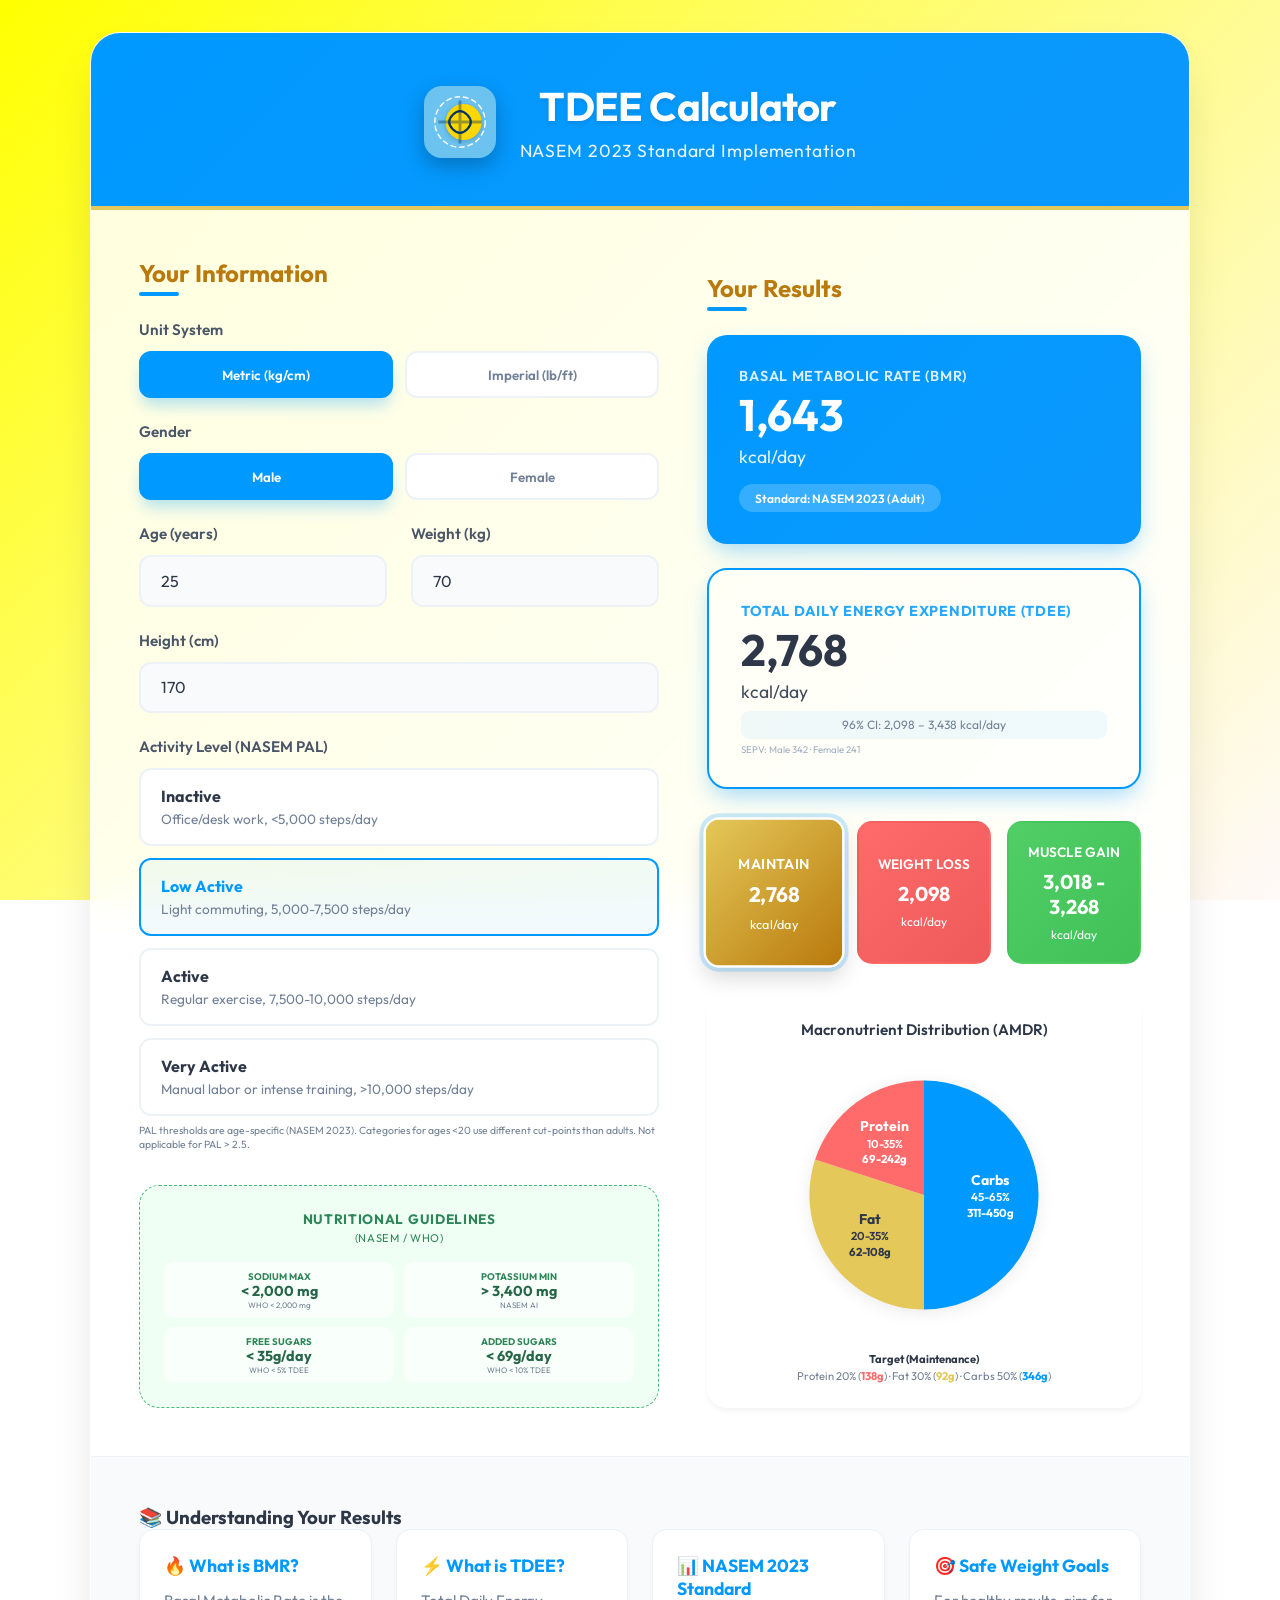
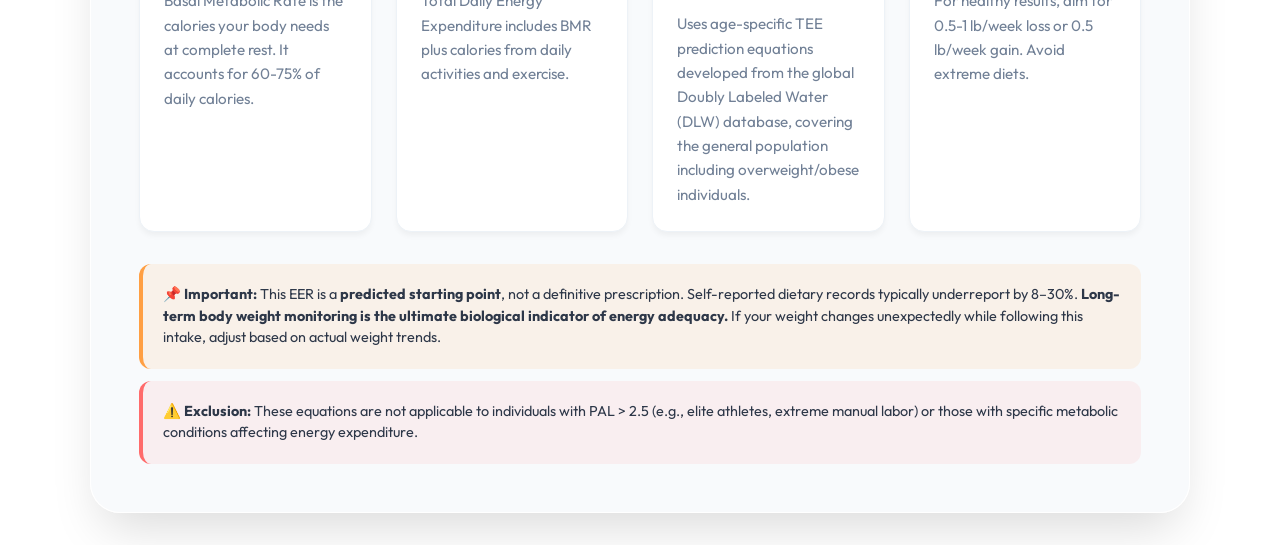
==== commit 42f4e5a5: "weight loss label fix" ====
--- a/index.html
+++ b/index.html
@@ -959,7 +959,7 @@
       // Goals (NASEM 2023 Guidelines)
       // Weight Loss: EER - 1.96 * SEPV (ensures loss for majority)
       const weightLossTarget = Math.round(tdee - ci);
-      document.getElementById('cutValue').textContent = `< ${weightLossTarget.toLocaleString()}`;
+      document.getElementById('cutValue').textContent = weightLossTarget.toLocaleString();
 
       // Maintain: TDEE
       document.getElementById('maintainValue').textContent = Math.round(tdee).toLocaleString();
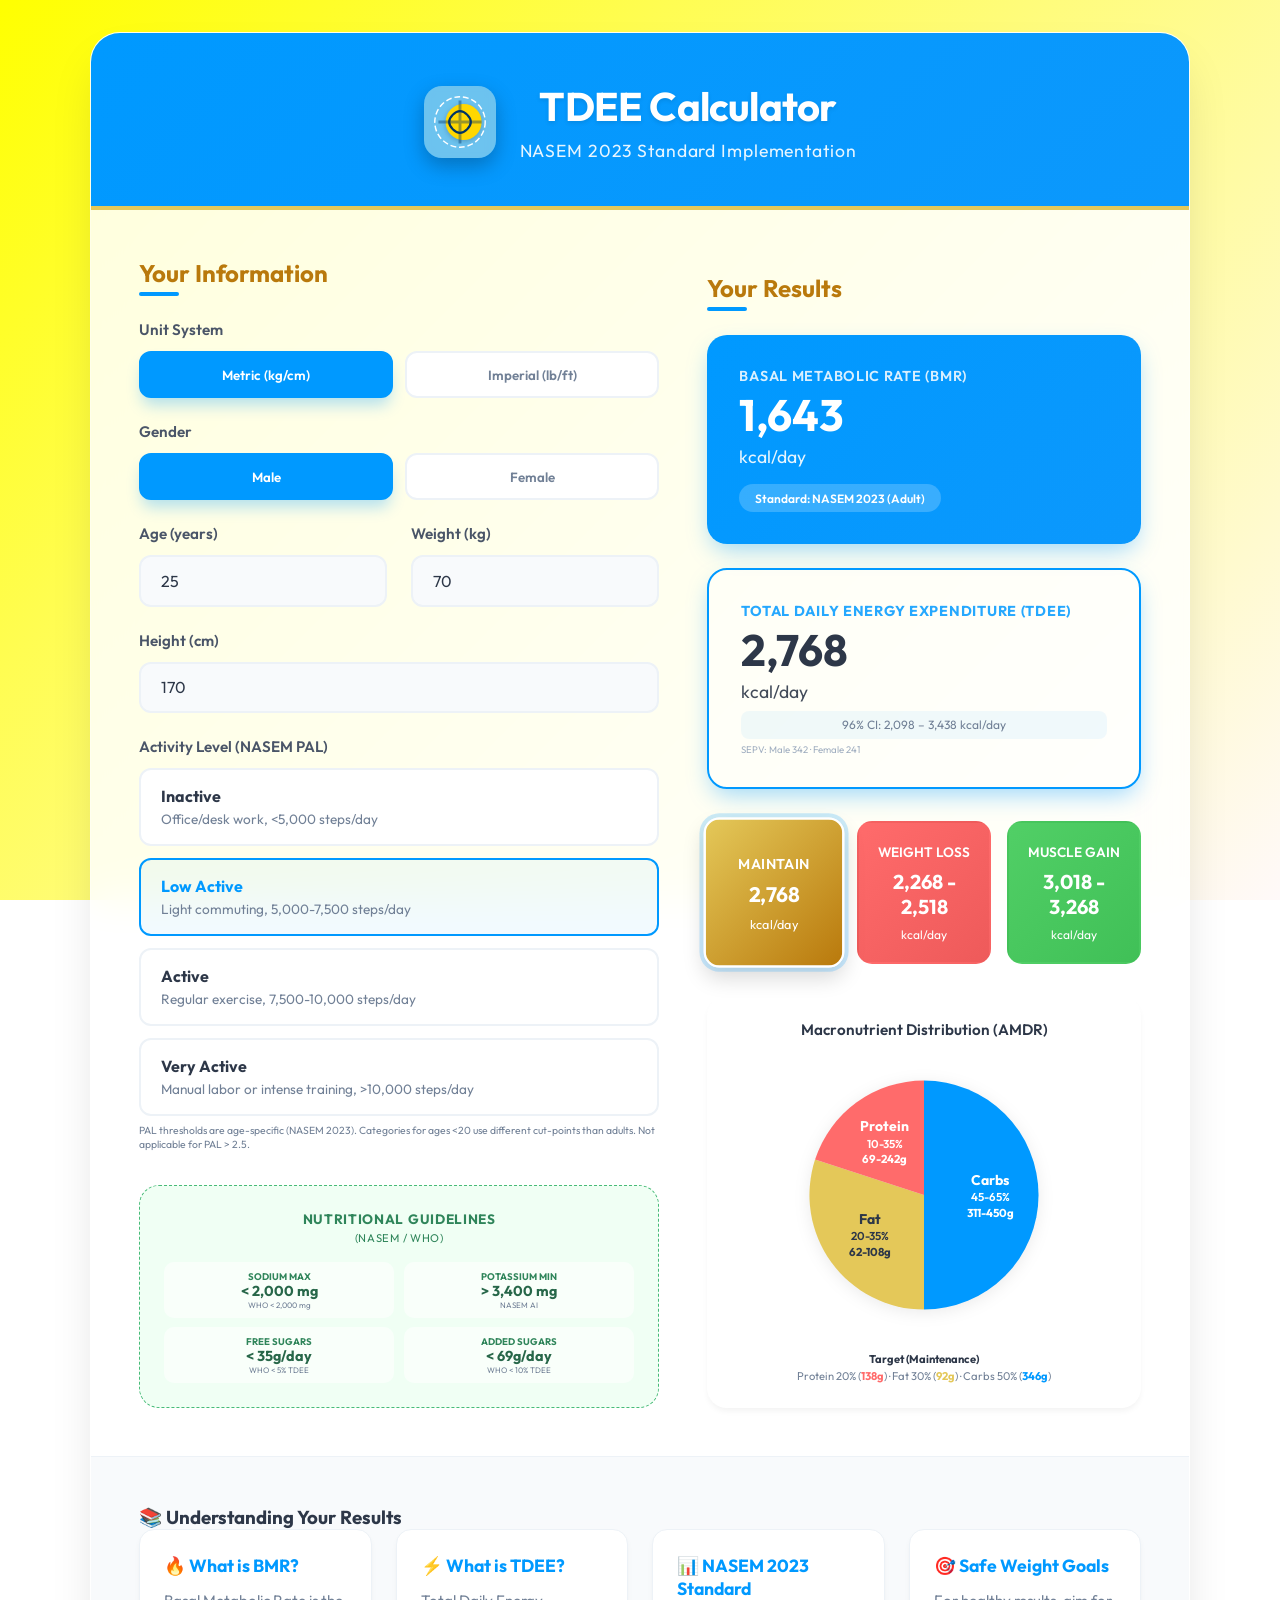
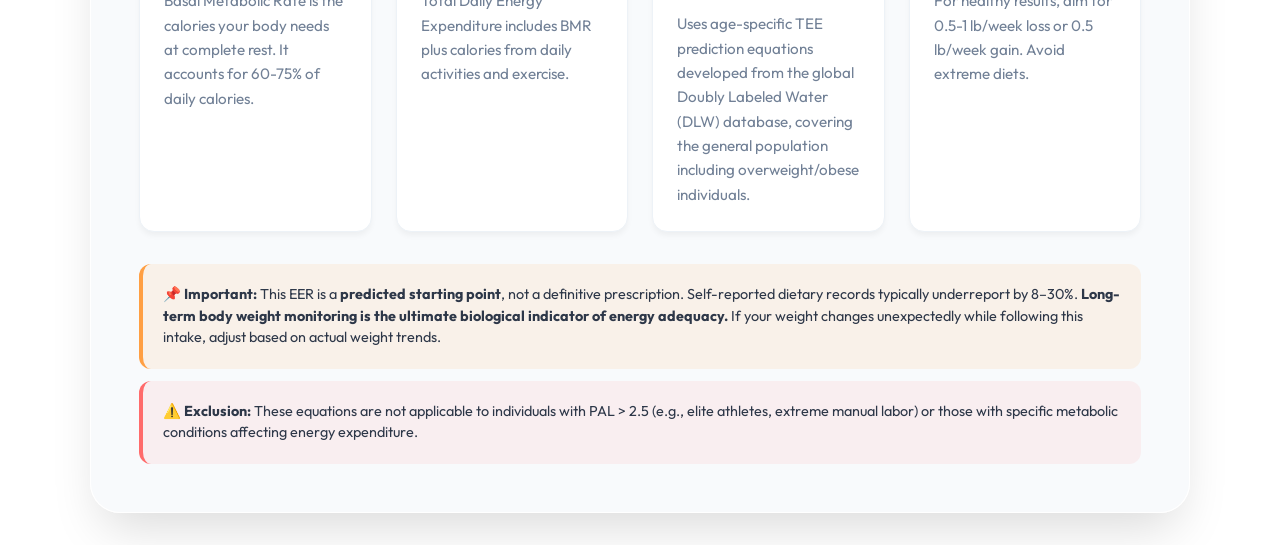
==== commit 5fbd0fe6: "weight loss label range fix" ====
--- a/index.html
+++ b/index.html
@@ -957,9 +957,10 @@
       document.getElementById('formulaBadge').textContent = 'Standard: ' + getFormulaName(age);
 
       // Goals (NASEM 2023 Guidelines)
-      // Weight Loss: EER - 1.96 * SEPV (ensures loss for majority)
-      const weightLossTarget = Math.round(tdee - ci);
-      document.getElementById('cutValue').textContent = weightLossTarget.toLocaleString();
+      // Weight Loss: Safe Rate 0.5 - 1.0 lb/week (250 - 500 kcal/day deficit) based on README
+      const cutMin = Math.round(tdee - 500);
+      const cutMax = Math.round(tdee - 250);
+      document.getElementById('cutValue').textContent = `${cutMin.toLocaleString()} - ${cutMax.toLocaleString()}`;
 
       // Maintain: TDEE
       document.getElementById('maintainValue').textContent = Math.round(tdee).toLocaleString();
@@ -971,7 +972,7 @@
 
       // Calculate Target TDEE based on current goal
       let targetTdee = tdee;
-      if (state.goal === 'cut') targetTdee = weightLossTarget;
+      if (state.goal === 'cut') targetTdee = cutMin; // Default to -500 deficit for chart
       if (state.goal === 'bulk') targetTdee = Math.round((bulkLow + bulkHigh) / 2); // Use midpoint for chart
 
       // Pie chart shows AMDR ranges based on Target TDEE (Dynamic)
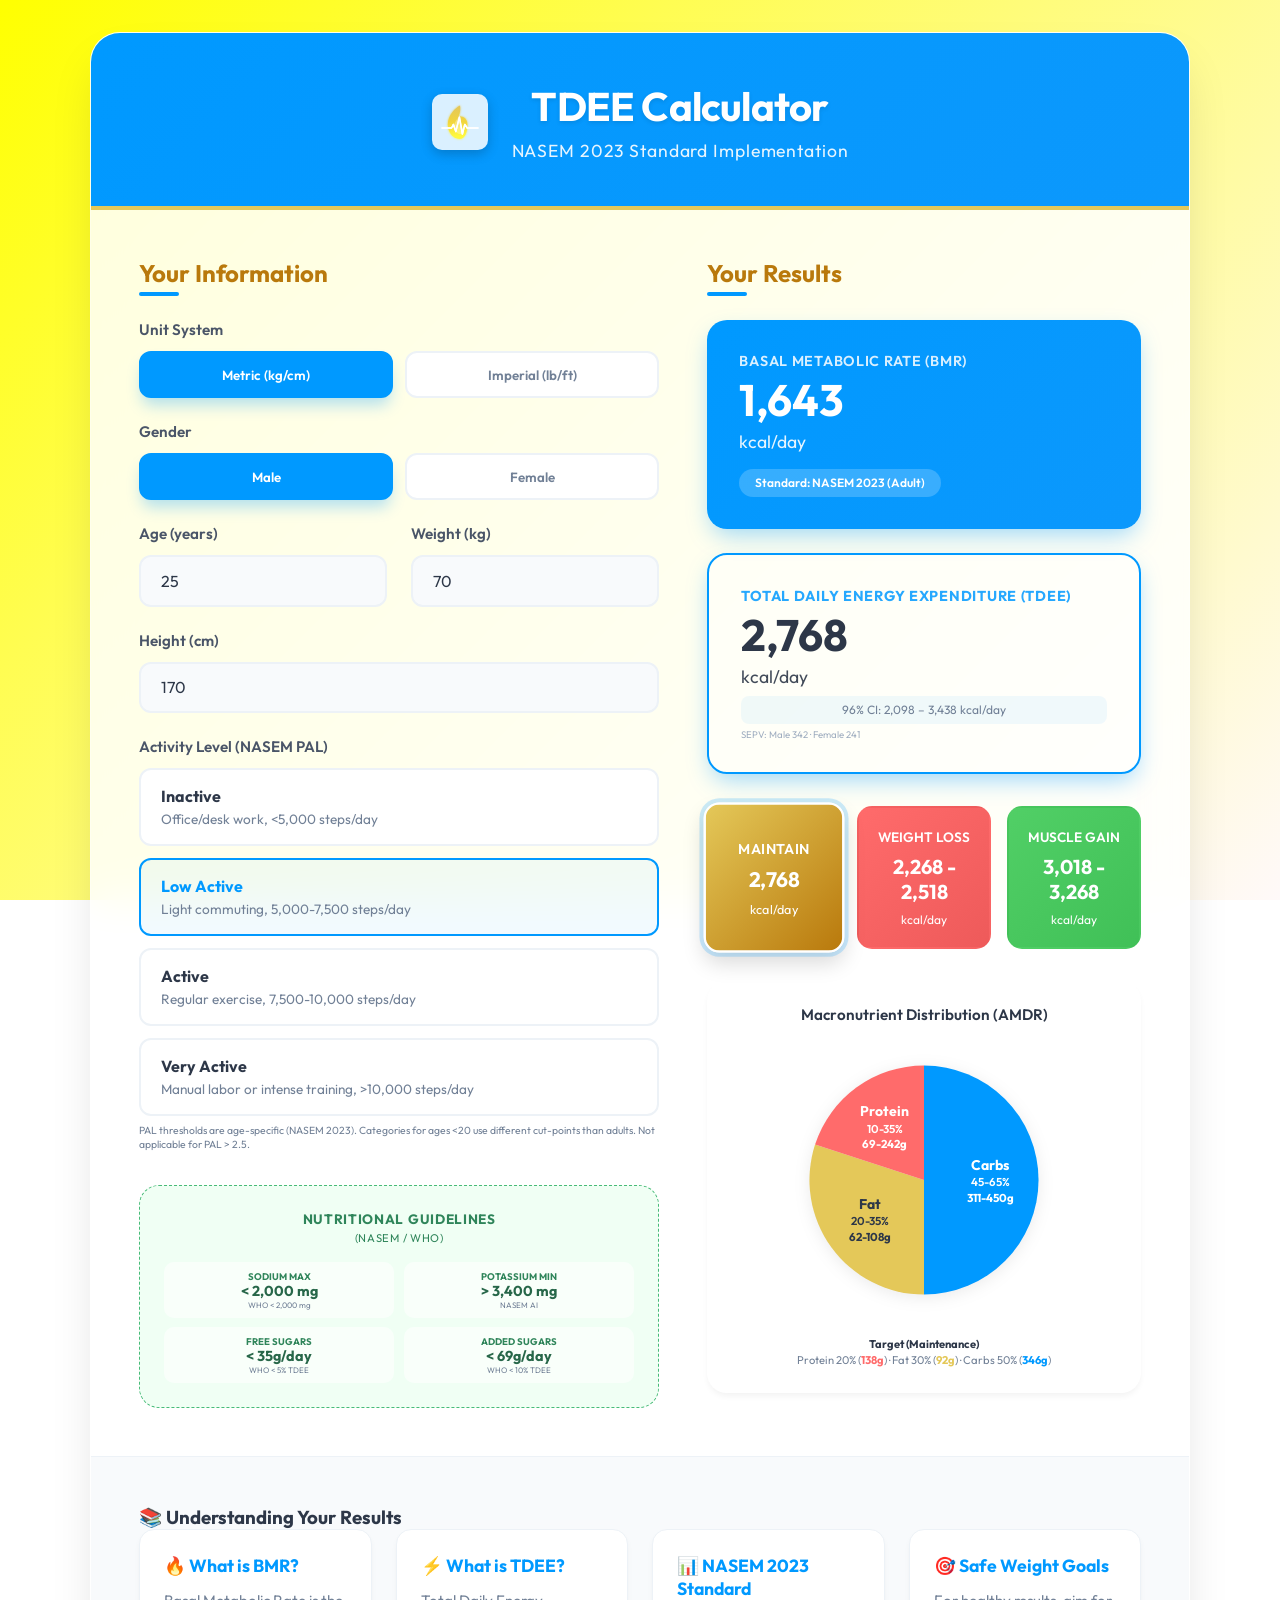
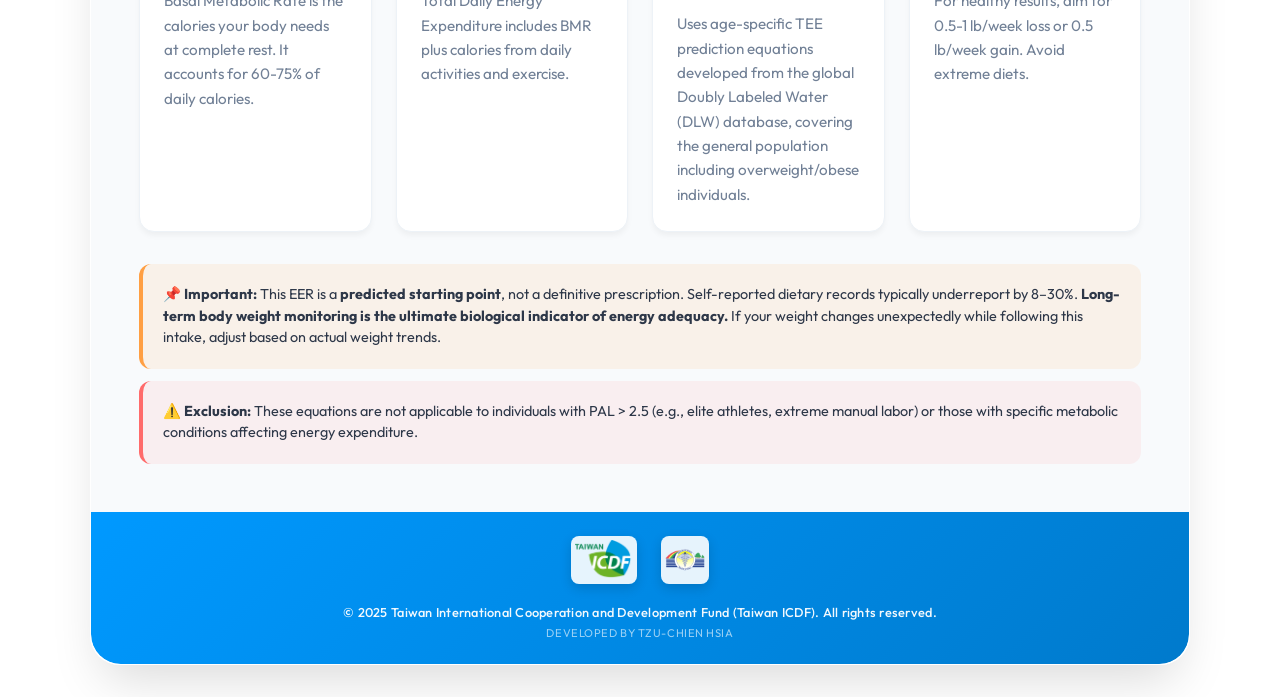
==== commit b7ff6b0a: "add copyright info" ====
--- a/index.html
+++ b/index.html
@@ -6,414 +6,16 @@
   <meta name="viewport" content="width=device-width, initial-scale=1.0">
   <title>TDEE Calculator - Palau Food Nutrition</title>
   <link href="https://fonts.googleapis.com/css2?family=Outfit:wght@300;400;600;700&display=swap" rel="stylesheet">
-  <style>
-    :root {
-      --primary: #0099ff;
-      --primary-dark: #007acc;
-      --secondary: #E4C859;
-      --secondary-dark: #b9790c;
-      --bg-gradient: linear-gradient(135deg, #fdfbfb 0%, #ebedee 100%);
-      --card-bg: rgba(255, 255, 255, 0.85);
-      --glass-bg: rgba(255, 255, 255, 0.4);
-      --text-main: #2d3748;
-      --accent-red: #ff6b6b;
-      --accent-orange: #ff9f43;
-      --accent-green: #51cf66;
-    }
-
-    * {
-      box-sizing: border-box;
-      margin: 0;
-      padding: 0;
-    }
-
-    body {
-      font-family: 'Outfit', sans-serif;
-      min-height: 100vh;
-      background: linear-gradient(135deg, #FFFF00 0%, #FFFD50 30%, #FFF9F9 100%);
-      background-attachment: fixed;
-      padding: 2rem 1.5rem;
-      color: var(--text-main);
-      display: flex;
-      justify-content: center;
-      align-items: center;
-    }
-
-    .container {
-      max-width: 1100px;
-      width: 100%;
-      background: var(--card-bg);
-      backdrop-filter: blur(20px);
-      -webkit-backdrop-filter: blur(20px);
-      border-radius: 30px;
-      border: 1px solid rgba(255, 255, 255, 0.3);
-      box-shadow: 0 25px 50px -12px rgba(0, 0, 0, 0.15);
-      overflow: hidden;
-      animation: fadeIn 0.8s cubic-bezier(0.16, 1, 0.3, 1);
-    }
-
-    @keyframes fadeIn {
-      from {
-        opacity: 0;
-        transform: translateY(20px);
-      }
-
-      to {
-        opacity: 1;
-        transform: translateY(0);
-      }
-    }
-
-    header {
-      background: linear-gradient(135deg, #0099ff 0%, #0c98fc 100%);
-      color: white;
-      padding: 3rem 2rem;
-      text-align: center;
-      position: relative;
-    }
-
-    header::after {
-      content: '';
-      position: absolute;
-      bottom: 0;
-      left: 0;
-      right: 0;
-      height: 4px;
-      background: var(--secondary);
-    }
-
-    header h1 {
-      font-size: 2.5rem;
-      font-weight: 700;
-      letter-spacing: -0.02em;
-      margin-bottom: 0.5rem;
-      text-shadow: 0 2px 4px rgba(0, 0, 0, 0.1);
-    }
-
-    .subtitle {
-      opacity: 0.9;
-      font-weight: 400;
-      letter-spacing: 0.05em;
-      font-size: 1.1rem;
-    }
-
-    .content {
-      display: grid;
-      grid-template-columns: 1.2fr 1fr;
-      gap: 3rem;
-      padding: 3rem;
-      align-items: end;
-    }
-
-    @media (max-width: 900px) {
-      .content {
-        grid-template-columns: 1fr;
-        padding: 2rem;
-      }
-    }
-
-    /* Form Styles */
-    section h2 {
-      font-size: 1.5rem;
-      font-weight: 700;
-      color: var(--secondary-dark);
-      margin-bottom: 2rem;
-      position: relative;
-      display: inline-block;
-    }
-
-    section h2::after {
-      content: '';
-      position: absolute;
-      bottom: -8px;
-      left: 0;
-      width: 40px;
-      height: 4px;
-      background: var(--primary);
-      border-radius: 2px;
-    }
-
-    .input-group {
-      margin-bottom: 1.5rem;
-    }
-
-    .input-group label {
-      display: block;
-      font-weight: 600;
-      color: #4a5568;
-      margin-bottom: 0.75rem;
-      font-size: 0.95rem;
-    }
-
-    .input-group input,
-    .input-group select {
-      width: 100%;
-      padding: 0.85rem 1.25rem;
-      border: 2px solid #edf2f7;
-      border-radius: 12px;
-      font-size: 1rem;
-      font-family: 'Outfit', sans-serif;
-      background: #f8fafc;
-      transition: all 0.2s ease;
-      color: var(--text-main);
-    }
-
-    .input-group input:focus,
-    .input-group select:focus {
-      outline: none;
-      border-color: var(--primary);
-      background: white;
-      box-shadow: 0 0 0 4px rgba(0, 153, 255, 0.1);
-      transform: scale(1.01);
-    }
-
-    .btn-group {
-      display: flex;
-      gap: 0.75rem;
-    }
-
-    .btn {
-      flex: 1;
-      padding: 0.85rem;
-      border: 2px solid #edf2f7;
-      border-radius: 12px;
-      background: white;
-      color: #718096;
-      font-family: inherit;
-      font-weight: 600;
-      cursor: pointer;
-      transition: all 0.3s cubic-bezier(0.4, 0, 0.2, 1);
-    }
-
-    .btn.active {
-      background: var(--primary);
-      color: white;
-      border-color: var(--primary);
-      box-shadow: 0 10px 15px -3px rgba(0, 153, 255, 0.3);
-    }
-
-    .btn:hover:not(.active) {
-      background: #f1f5f9;
-      border-color: #e2e8f0;
-    }
-
-    .activity-options {
-      display: grid;
-      gap: 0.75rem;
-    }
-
-    .activity-option {
-      padding: 1rem 1.25rem;
-      border: 2px solid #edf2f7;
-      border-radius: 12px;
-      background: white;
-      cursor: pointer;
-      transition: all 0.3s cubic-bezier(0.4, 0, 0.2, 1);
-      display: flex;
-      flex-direction: column;
-      gap: 0.25rem;
-    }
-
-    .activity-option.active {
-      border-color: var(--primary);
-      background: rgba(0, 153, 255, 0.05);
-      position: relative;
-    }
-
-    .activity-option.active .activity-label {
-      color: var(--primary);
-    }
-
-    .activity-option:hover:not(.active) {
-      border-color: #cbd5e0;
-      transform: translateX(5px);
-    }
-
-    .activity-label {
-      font-weight: 700;
-      font-size: 1rem;
-    }
-
-    .activity-desc {
-      font-size: 0.85rem;
-      color: #718096;
-    }
-
-    /* Results Styles */
-    .result-card {
-      background: linear-gradient(135deg, #0099ff 0%, #0c98fc 100%);
-      color: white;
-      padding: 2rem;
-      border-radius: 20px;
-      margin-bottom: 1.5rem;
-      box-shadow: 0 10px 25px -5px rgba(0, 153, 255, 0.4);
-      transition: transform 0.3s ease;
-    }
-
-    .result-card:hover {
-      transform: translateY(-3px);
-    }
-
-    .result-label {
-      font-size: 0.9rem;
-      font-weight: 600;
-      text-transform: uppercase;
-      letter-spacing: 0.05em;
-      opacity: 0.85;
-    }
-
-    .result-value {
-      font-size: 2.75rem;
-      font-weight: 700;
-      margin: 0.5rem 0;
-      line-height: 1;
-    }
-
-    .result-unit {
-      font-size: 1.1rem;
-      opacity: 0.9;
-    }
-
-    .formula-badge {
-      display: inline-block;
-      margin-top: 1rem;
-      padding: 0.4rem 1rem;
-      background: rgba(255, 255, 255, 0.2);
-      border-radius: 50px;
-      font-size: 0.75rem;
-      font-weight: 600;
-    }
-
-    .goals {
-      display: grid;
-      grid-template-columns: repeat(3, 1fr);
-      gap: 1rem;
-      margin-top: 2rem;
-    }
-
-    @media (max-width: 600px) {
-      .goals {
-        grid-template-columns: 1fr;
-      }
-    }
-
-    .goal-card {
-      padding: 1.25rem 1rem;
-      border-radius: 15px;
-      text-align: center;
-      color: white;
-      transition: all 0.3s ease;
-      cursor: pointer;
-      border: 2px solid transparent;
-      width: 100%;
-      display: block;
-      font-family: inherit;
-    }
-
-    .goal-card:hover {
-      transform: translateY(-3px);
-      box-shadow: 0 5px 15px rgba(0, 0, 0, 0.1);
-    }
-
-    .goal-card.active {
-      border-color: white;
-      box-shadow: 0 0 0 4px rgba(0, 153, 255, 0.2), 0 10px 20px rgba(0, 0, 0, 0.15);
-      transform: scale(1.05);
-    }
-
-    .goal-card.cut {
-      background: linear-gradient(135deg, #ff6b6b 0%, #ee5a5a 100%);
-    }
-
-    .goal-card.maintain {
-      background: linear-gradient(135deg, #E4C859 0%, #b9790c 100%);
-    }
-
-    .goal-card.bulk {
-      background: linear-gradient(135deg, #51cf66 0%, #40c057 100%);
-    }
-
-    .goal-label {
-      font-size: 0.85rem;
-      font-weight: 600;
-      text-transform: uppercase;
-    }
-
-    .goal-value {
-      font-size: 1.25rem;
-      font-weight: 700;
-      margin: 0.5rem 0;
-    }
-
-    /* Macros & Icons */
-    .macros-donut {
-      margin-top: 2rem;
-      padding: 1rem;
-      border-radius: 20px;
-    }
-
-    /* Info Section */
-    .info {
-      margin-top: 0;
-      padding: 3rem;
-      background: #f8fafc;
-      border-top: 1px solid #edf2f7;
-      grid-column: 1 / -1;
-    }
-
-    .info-cards {
-      display: grid;
-      grid-template-columns: repeat(auto-fit, minmax(220px, 1fr));
-      gap: 1.5rem;
-    }
-
-    .info-card {
-      background: white;
-      padding: 1.5rem;
-      border-radius: 15px;
-      border: 1px solid #edf2f7;
-      box-shadow: 0 4px 6px -1px rgba(0, 0, 0, 0.05);
-    }
-
-    .info-card h4 {
-      color: var(--primary);
-      margin-bottom: 0.75rem;
-      font-size: 1.1rem;
-    }
-
-    .info-card p {
-      font-size: 0.95rem;
-      color: #718096;
-      line-height: 1.6;
-    }
-
-    .disclaimer {
-      margin-top: 2rem;
-      padding: 1.25rem;
-      background: rgba(255, 159, 67, 0.1);
-      border-left: 4px solid var(--accent-orange);
-      border-radius: 12px;
-      font-size: 0.9rem;
-      line-height: 1.5;
-    }
-  </style>
+  <link rel="stylesheet" href="css/style.css">
 </head>
 
 <body>
   <div class="container">
     <header>
-      <div style="display: flex; align-items: center; justify-content: center; gap: 1.5rem;">
-        <!-- Custom SVG Logo: Palau + ICDF Theme (Premium Glass styling) -->
-        <svg id="appIcon" viewBox="0 0 100 100"
-          style="width: 72px; height: 72px; border-radius: 18px; box-shadow: 0 8px 20px rgba(0,0,0,0.25); background: rgba(135, 206, 235, 0.8); backdrop-filter: blur(5px);">
-          <!-- Palau Golden Disk -->
-          <circle cx="55" cy="50" r="25" fill="#FFD700" filter="drop-shadow(0 2px 4px rgba(0,0,0,0.2))" />
-          <!-- ICDF Cooperation / Global Symbols -->
-          <path d="M50 20 L50 80 M20 50 L80 50" stroke="#003366" stroke-width="4" opacity="0.4" />
-          <circle cx="50" cy="50" r="35" fill="none" stroke="white" stroke-width="2" stroke-dasharray="8 4" />
-          <path d="M40 40 Q50 30 60 40 Q70 50 60 60 Q50 70 40 60 Q30 50 40 40" fill="none" stroke="#003366"
-            stroke-width="3" />
-        </svg>
+      <div class="header-top">
+        <div class="header-logos">
+          <img src="assets/images/tdee-icon.svg" alt="TDEE Calculator Icon" class="header-logo">
+        </div>
         <div>
           <h1>TDEE Calculator</h1>
           <p class="subtitle">NASEM 2023 Standard Implementation</p>
@@ -446,7 +48,8 @@
             <label for="age">Age (years)</label>
             <input type="number" id="age" value="25" min="0" max="120" step="1" onchange="onAgeChange()">
             <div id="monthsGroup" style="display:none; margin-top: 0.5rem;">
-              <label for="ageMonths" style="font-size: 0.8rem; color: var(--primary); font-weight: 600;">Precise Age in
+              <label for="ageMonths" style="font-size: 0.8rem; color: var(--primary); font-weight: 600;">Precise Age
+                in
                 Months (0-35)</label>
               <input type="number" id="ageMonths" value="12" min="0" max="35" onchange="calculate()">
               <div style="font-size: 0.6rem; color: #718096; margin-top: 0.25rem;">NASEM 2023 requires month-level
@@ -513,7 +116,8 @@
           <div class="input-group" id="gestWeeksGroup" style="display:none;">
             <label for="gestWeeks">Gestation Weeks</label>
             <input type="number" id="gestWeeks" value="20" min="13" max="40" onchange="calculate()">
-            <div style="font-size: 0.6rem; color: #718096; margin-top: 0.25rem;">Precise gestation weeks for EER = TEE +
+            <div style="font-size: 0.6rem; color: #718096; margin-top: 0.25rem;">Precise gestation weeks for EER = TEE
+              +
               9.16×Weeks + Energy Deposition</div>
           </div>
           <div class="input-group" id="bmiGroup" style="display:none;">
@@ -549,7 +153,8 @@
               <div style="font-size: 0.5rem; color: #718096;">WHO &lt; 2,000 mg</div>
             </div>
             <div style="text-align: center; padding: 0.5rem; background: rgba(255,255,255,0.6); border-radius: 10px;">
-              <div style="font-size: 0.6rem; color: #2f855a; font-weight: 700; text-transform: uppercase;">Potassium Min
+              <div style="font-size: 0.6rem; color: #2f855a; font-weight: 700; text-transform: uppercase;">Potassium
+                Min
               </div>
               <div id="potassiumValue" style="font-weight: 700; color: #276749; font-size: 0.9rem;">--</div>
               <div style="font-size: 0.5rem; color: #718096;">NASEM AI</div>
@@ -561,7 +166,8 @@
               <div style="font-size: 0.5rem; color: #718096;">WHO &lt; 5% TDEE</div>
             </div>
             <div style="text-align: center; padding: 0.5rem; background: rgba(255,255,255,0.6); border-radius: 10px;">
-              <div style="font-size: 0.6rem; color: #2f855a; font-weight: 700; text-transform: uppercase;">Added Sugars
+              <div style="font-size: 0.6rem; color: #2f855a; font-weight: 700; text-transform: uppercase;">Added
+                Sugars
               </div>
               <div id="sugarValue10" style="font-weight: 700; color: #276749; font-size: 0.9rem;">--</div>
               <div style="font-size: 0.5rem; color: #718096;">WHO &lt; 10% TDEE</div>
@@ -665,337 +271,22 @@
         athletes, extreme manual labor) or those with specific metabolic conditions affecting energy expenditure.
       </div>
     </section>
+
+    <footer class="site-footer">
+      <div class="footer-content">
+        <div class="footer-logos">
+          <img src="assets/images/logo-icdf.png" alt="Taiwan ICDF" class="footer-logo">
+          <img src="assets/images/logo-moh.png" alt="Ministry of Health, Republic of Palau" class="footer-logo">
+        </div>
+        <p class="copyright">&copy; 2025 Taiwan International Cooperation and Development Fund (Taiwan ICDF). All
+          rights reserved.</p>
+        <p class="developer">Developed by Tzu-Chien Hsia</p>
+      </div>
+    </footer>
   </div>
-  </div>
-
-  <script>
-    let state = {
-      gender: 'male',
-      unit: 'metric',
-      activityLevel: 'low',
-      goal: 'maintain'
-    };
-
-
-    function setGender(g) {
-      state.gender = g;
-      document.getElementById('maleBtn').classList.toggle('active', g === 'male');
-      document.getElementById('femaleBtn').classList.toggle('active', g === 'female');
-      document.getElementById('femaleOnlyFields').style.display = g === 'female' ? 'block' : 'none';
-      calculate();
-    }
-
-    function setUnit(u) {
-      state.unit = u;
-      document.getElementById('metricBtn').classList.toggle('active', u === 'metric');
-      document.getElementById('imperialBtn').classList.toggle('active', u === 'imperial');
-
-      document.getElementById('heightMetric').style.display = u === 'metric' ? 'block' : 'none';
-      document.getElementById('heightImperial').style.display = u === 'imperial' ? 'block' : 'none';
-      document.getElementById('weightLabel').textContent = u === 'metric' ? 'Weight (kg)' : 'Weight (lb)';
-
-      // Convert values
-      if (u === 'imperial') {
-        const cm = parseFloat(document.getElementById('height').value);
-        const totalIn = cm / 2.54;
-        document.getElementById('heightFt').value = Math.floor(totalIn / 12);
-        document.getElementById('heightIn').value = Math.round(totalIn % 12);
-        document.getElementById('weight').value = Math.round(parseFloat(document.getElementById('weight').value) * 2.20462);
-      } else {
-        const ft = parseInt(document.getElementById('heightFt').value) || 0;
-        const inches = parseInt(document.getElementById('heightIn').value) || 0;
-        document.getElementById('height').value = Math.round((ft * 12 + inches) * 2.54);
-        document.getElementById('weight').value = Math.round(parseFloat(document.getElementById('weight').value) / 2.20462);
-      }
-      calculate();
-    }
-
-    function setActivity(val) {
-      state.activityLevel = val;
-      const levels = ['inactive', 'low', 'active', 'very'];
-      document.querySelectorAll('.activity-option').forEach((el, i) => {
-        el.classList.toggle('active', levels[i] === val);
-      });
-      calculate();
-    }
-
-    function setGoal(val) {
-      state.goal = val;
-      document.getElementById('goalMaintain').classList.toggle('active', val === 'maintain');
-      document.getElementById('goalCut').classList.toggle('active', val === 'cut');
-      document.getElementById('goalBulk').classList.toggle('active', val === 'bulk');
-      calculate();
-    }
-
-    function onAgeChange() {
-      const age = parseInt(document.getElementById('age').value) || 0;
-      document.getElementById('monthsGroup').style.display = age < 3 ? 'block' : 'none';
-      if (age >= 3) calculate();
-    }
-
-    function onPregnancyChange() {
-      const preg = document.getElementById('pregnancy').value;
-      const isPregnant = (preg === 'p2' || preg === 'p3');
-      document.getElementById('bmiGroup').style.display = isPregnant ? 'block' : 'none';
-      document.getElementById('gestWeeksGroup').style.display = isPregnant ? 'block' : 'none';
-      // Set default gestation weeks for selected trimester
-      if (preg === 'p2') document.getElementById('gestWeeks').value = 20;
-      if (preg === 'p3') document.getElementById('gestWeeks').value = 34;
-      calculate();
-    }
-
-    function getFormulaName(age) {
-      if (age < 3) return 'NASEM 2023 (Infant)';
-      if (age < 19) return 'NASEM 2023 (Child/Teen)';
-      return 'NASEM 2023 (Adult)';
-    }
-
-    function calculateEER(age, weight, height, gender, activity, pregnancy, lactation, prePregBMI, gestationWeeks) {
-      // NASEM 2023 DRI Equations (Full Implementation)
-      const W = weight; // kg
-      const A = age;    // years (fractional for infants)
-      const H = height; // cm
-      let tee = 0;
-      let G = 0; // Growth increment
-
-      if (age < 3) {
-        // ── Infant TEE (0-2.99y) ──
-        if (gender === 'male') {
-          tee = -716.45 - (1.00 * A) + (17.82 * H) + (15.06 * W);
-        } else {
-          tee = -69.15 + (80.0 * A) + (2.65 * H) + (54.15 * W);
-        }
-        // Infant Growth Increment (age in months = A * 12)
-        const ageMonths = A * 12;
-        if (ageMonths < 3) {
-          G = (gender === 'male') ? 200 : 180;
-        } else if (ageMonths < 6) {
-          G = (gender === 'male') ? 50 : 60;
-        } else {
-          // 6-35.99 months: Male +20, Female 12-35.99mo +15, Female 6-11.99mo +20
-          G = (gender === 'female' && ageMonths >= 12) ? 15 : 20;
-        }
-
-      } else if (age < 19) {
-        // ── Pediatric TEE (3-18.99y) ── per-PAL coefficients
-        if (gender === 'male') {
-          // Boys: Age coefficient A = 3.68
-          switch (activity) {
-            case 'inactive': tee = -447.51 + (3.68 * A) + (13.01 * H) + (13.15 * W); break;
-            case 'low': tee = 19.12 + (3.68 * A) + (8.62 * H) + (20.28 * W); break;
-            case 'active': tee = -388.19 + (3.68 * A) + (12.66 * H) + (20.46 * W); break;
-            case 'very': tee = -671.75 + (3.68 * A) + (15.38 * H) + (23.25 * W); break;
-          }
-        } else {
-          // Girls: Age coefficient A = -22.25
-          switch (activity) {
-            case 'inactive': tee = 55.59 + (-22.25 * A) + (8.43 * H) + (17.07 * W); break;
-            case 'low': tee = -297.54 + (-22.25 * A) + (12.77 * H) + (14.73 * W); break;
-            case 'active': tee = -189.55 + (-22.25 * A) + (11.74 * H) + (18.34 * W); break;
-            case 'very': tee = -709.59 + (-22.25 * A) + (18.22 * H) + (14.25 * W); break;
-          }
-        }
-        // Pediatric Growth Increment G (3-18y)
-        if (age <= 3) G = (gender === 'male') ? 20 : 15;
-        else if (age <= 8) G = 15;
-        else if (age <= 13) G = (gender === 'male') ? 25 : 30;
-        else G = 20; // 14-18y
-
-      } else {
-        // ── Adult TEE (19+) ──
-        if (gender === 'male') {
-          switch (activity) {
-            case 'inactive': tee = 753.07 - (10.83 * A) + (6.50 * H) + (14.10 * W); break;
-            case 'low': tee = 581.47 - (10.83 * A) + (8.30 * H) + (14.94 * W); break;
-            case 'active': tee = 1004.82 - (10.83 * A) + (6.52 * H) + (15.91 * W); break;
-            case 'very': tee = -517.88 - (10.83 * A) + (15.61 * H) + (19.11 * W); break;
-          }
-        } else {
-          switch (activity) {
-            case 'inactive': tee = 584.90 - (7.01 * A) + (5.72 * H) + (11.71 * W); break;
-            case 'low': tee = 575.77 - (7.01 * A) + (6.60 * H) + (12.14 * W); break;
-            case 'active': tee = 710.25 - (7.01 * A) + (6.54 * H) + (12.34 * W); break;
-            case 'very': tee = 511.83 - (7.01 * A) + (9.07 * H) + (12.56 * W); break;
-          }
-        }
-      }
-
-      // EER = TEE + G (for age < 19)
-      let eer = tee + G;
-
-      // ── Pregnancy Adjustment (Female, Gestation >= 13 wk) ──
-      if (gender === 'female' && (pregnancy === 'p2' || pregnancy === 'p3')) {
-        // Use actual gestation weeks from input
-        const gestWeeks = gestationWeeks || ((pregnancy === 'p2') ? 20 : 34);
-        // Energy Deposition by pre-pregnancy BMI category
-        const edMap = { uw: 300, nw: 200, ow: 150, ob: -50 };
-        const ed = edMap[prePregBMI] || 200;
-        eer += (9.16 * gestWeeks) + ed;
-      }
-
-      // ── Lactation Adjustment ──
-      if (gender === 'female' && lactation !== 'none') {
-        if (lactation === 'l1') eer += (540 - 140); // 0-6mo exclusive
-        if (lactation === 'l2') eer += 380;          // 7-12mo partial
-      }
-
-      return eer;
-    }
-
-    function updatePieChart(tdee, goal) {
-      // Filled SVG Pie Chart with AMDR ranges on slices
-      // NASEM AMDR: Protein 10-35%, Fat 20-35%, Carbs 45-65%
-      // Target: P 20%, F 30%, C 50%
-      const cx = 110, cy = 110, r = 90;
-
-      // Adjust label based on goal
-      let goalLabel = 'Maintenance';
-      if (goal === 'cut') goalLabel = 'Weight Loss';
-      if (goal === 'bulk') goalLabel = 'Muscle Gain';
-
-      // Compute exact grams for the target TDEE (20% P, 30% F, 50% C)
-      const pGrams = Math.round(tdee * 0.20 / 4);
-      const fGrams = Math.round(tdee * 0.30 / 9);
-      const cGrams = Math.round(tdee * 0.50 / 4);
-
-      // Compute AMDR gram ranges (for slices)
-      const pLow = Math.round(tdee * 0.10 / 4), pHigh = Math.round(tdee * 0.35 / 4);
-      const fLow = Math.round(tdee * 0.20 / 9), fHigh = Math.round(tdee * 0.35 / 9);
-      const cLow = Math.round(tdee * 0.45 / 4), cHigh = Math.round(tdee * 0.65 / 4);
-
-      const slices = [
-        { pct: 0.50, color: '#0099ff', label: 'Carbs', range: `${cLow}-${cHigh}g`, amdr: '45-65%', textColor: 'white' },
-        { pct: 0.30, color: '#E4C859', label: 'Fat', range: `${fLow}-${fHigh}g`, amdr: '20-35%', textColor: '#2d3748' },
-        { pct: 0.20, color: '#ff6b6b', label: 'Protein', range: `${pLow}-${pHigh}g`, amdr: '10-35%', textColor: 'white' }
-      ];
-
-      let startAngle = -Math.PI / 2;
-      let svg = '';
-
-      slices.forEach(s => {
-        const endAngle = startAngle + s.pct * 2 * Math.PI;
-        const largeArc = s.pct > 0.5 ? 1 : 0;
-
-        const x1 = cx + r * Math.cos(startAngle);
-        const y1 = cy + r * Math.sin(startAngle);
-        const x2 = cx + r * Math.cos(endAngle);
-        const y2 = cy + r * Math.sin(endAngle);
-
-        svg += `<path d="M${cx},${cy} L${x1.toFixed(2)},${y1.toFixed(2)} A${r},${r} 0 ${largeArc},1 ${x2.toFixed(2)},${y2.toFixed(2)} Z" fill="${s.color}" />`;
-
-        // Labels at midpoint of arc
-        const midAngle = (startAngle + endAngle) / 2;
-        const labelR = r * 0.58;
-        const lx = cx + labelR * Math.cos(midAngle);
-        const ly = cy + labelR * Math.sin(midAngle);
-
-        svg += `<text x="${lx.toFixed(1)}" y="${(ly - 8).toFixed(1)}" text-anchor="middle" fill="${s.textColor}" font-size="11" font-weight="700" font-family="Outfit,sans-serif">${s.label}</text>`;
-        svg += `<text x="${lx.toFixed(1)}" y="${(ly + 5).toFixed(1)}" text-anchor="middle" fill="${s.textColor}" font-size="9" font-weight="600" font-family="Outfit,sans-serif">${s.amdr}</text>`;
-        svg += `<text x="${lx.toFixed(1)}" y="${(ly + 17).toFixed(1)}" text-anchor="middle" fill="${s.textColor}" font-size="9" font-weight="700" font-family="Outfit,sans-serif">${s.range}</text>`;
-
-        startAngle = endAngle;
-      });
-
-      document.getElementById('pieChartSvg').innerHTML = svg;
-
-      // Update Legend Text
-      document.getElementById('chartLegendTitle').innerHTML = `<strong style="color: var(--text-main);">Target (${goalLabel})</strong><br>`;
-      document.getElementById('chartLegendValues').innerHTML =
-        `Protein 20% (<span style="color:#ff6b6b;font-weight:700">${pGrams}g</span>) · ` +
-        `Fat 30% (<span style="color:#E4C859;font-weight:700">${fGrams}g</span>) · ` +
-        `Carbs 50% (<span style="color:#0099ff;font-weight:700">${cGrams}g</span>)`;
-    }
-
-
-    function calculate() {
-      let age = parseInt(document.getElementById('age').value) || 25;
-      // For infants (age < 3), use months input for fractional year precision
-      if (age < 3) {
-        const months = parseInt(document.getElementById('ageMonths').value) || 0;
-        age = months / 12; // Convert to fractional years for formula
-      }
-      const pregnancy = document.getElementById('pregnancy').value;
-      const lactation = document.getElementById('lactation').value;
-      const prePregBMI = document.getElementById('prePregBMI').value;
-      const gestWeeks = parseInt(document.getElementById('gestWeeks').value) || 20;
-      let weight, height;
-
-      if (state.unit === 'metric') {
-        weight = parseFloat(document.getElementById('weight').value) || 70;
-        height = parseFloat(document.getElementById('height').value) || 170;
-      } else {
-        const ft = parseInt(document.getElementById('heightFt').value) || 0;
-        const inches = parseInt(document.getElementById('heightIn').value) || 0;
-        height = (ft * 12 + inches) * 2.54;
-        weight = (parseFloat(document.getElementById('weight').value) || 154) / 2.20462;
-      }
-
-      const tdee = calculateEER(age, weight, height, state.gender, state.activityLevel, pregnancy, lactation, prePregBMI, gestWeeks);
-
-      // SEPV 96% Confidence Interval (NASEM 2023: Male 342, Female 241)
-      const sepv = (state.gender === 'male') ? 342 : 241;
-      const ci = Math.round(1.96 * sepv);
-      const tdeeLow = Math.max(0, Math.round(tdee) - ci);
-      const tdeeHigh = Math.round(tdee) + ci;
-
-      let bmrDisplay;
-      if (age >= 19) {
-        bmrDisplay = (state.gender === 'male')
-          ? 10 * weight + 6.25 * height - 5 * age + 5
-          : 10 * weight + 6.25 * height - 5 * age - 161;
-      } else {
-        const H_m = height / 100;
-        if (age < 3) bmrDisplay = 61.0 * weight - 51;
-        else if (age < 10) bmrDisplay = (state.gender === 'male') ? 22.7 * weight + 495 : 22.5 * weight + 499;
-        else bmrDisplay = (state.gender === 'male') ? 17.686 * weight + 658.2 * H_m - 618.6 : 13.384 * weight + 692.6 * H_m - 360.2;
-      }
-
-      document.getElementById('bmrValue').textContent = Math.round(bmrDisplay).toLocaleString();
-      document.getElementById('tdeeValue').textContent = Math.round(tdee).toLocaleString();
-      document.getElementById('tdeeLow').textContent = tdeeLow.toLocaleString();
-      document.getElementById('tdeeHigh').textContent = tdeeHigh.toLocaleString();
-      document.getElementById('formulaBadge').textContent = 'Standard: ' + getFormulaName(age);
-
-      // Goals (NASEM 2023 Guidelines)
-      // Weight Loss: Safe Rate 0.5 - 1.0 lb/week (250 - 500 kcal/day deficit) based on README
-      const cutMin = Math.round(tdee - 500);
-      const cutMax = Math.round(tdee - 250);
-      document.getElementById('cutValue').textContent = `${cutMin.toLocaleString()} - ${cutMax.toLocaleString()}`;
-
-      // Maintain: TDEE
-      document.getElementById('maintainValue').textContent = Math.round(tdee).toLocaleString();
-
-      // Muscle Gain: TDEE + 250-500 kcal
-      const bulkLow = Math.round(tdee + 250);
-      const bulkHigh = Math.round(tdee + 500);
-      document.getElementById('bulkValue').textContent = `${bulkLow.toLocaleString()} - ${bulkHigh.toLocaleString()}`;
-
-      // Calculate Target TDEE based on current goal
-      let targetTdee = tdee;
-      if (state.goal === 'cut') targetTdee = cutMin; // Default to -500 deficit for chart
-      if (state.goal === 'bulk') targetTdee = Math.round((bulkLow + bulkHigh) / 2); // Use midpoint for chart
-
-      // Pie chart shows AMDR ranges based on Target TDEE (Dynamic)
-      updatePieChart(targetTdee, state.goal);
-
-      // Micronutrients (NASEM + WHO)
-      // Sodium: WHO recommends < 2,000 mg/day (stricter than NASEM 2,300)
-      const sodiumLimit = 2000;
-      let potassiumGoal = (age >= 19) ? (state.gender === 'male' ? 3400 : 2600) : 2300;
-
-      document.getElementById('sodiumValue').textContent = `< ${sodiumLimit.toLocaleString()} mg`;
-      document.getElementById('potassiumValue').textContent = `> ${potassiumGoal.toLocaleString()} mg`;
-
-      // Sugar: WHO recommends < 10% of TDEE (strong), < 5% (conditional)
-      // 1g sugar = 4 kcal
-      const sugar5 = Math.round(tdee * 0.05 / 4);
-      const sugar10 = Math.round(tdee * 0.10 / 4);
-      document.getElementById('sugarValue5').textContent = `< ${sugar5}g/day`;
-      document.getElementById('sugarValue10').textContent = `< ${sugar10}g/day`;
-    }
-
-    calculate();
-  </script>
+
+  <script src="js/tdee-formulas.js"></script>
+  <script src="js/ui.js"></script>
 </body>
 
 </html>
--- a/css/style.css
+++ b/css/style.css
@@ -0,0 +1,497 @@
+:root {
+  --primary: #0099ff;
+  --primary-dark: #007acc;
+  --secondary: #E4C859;
+  --secondary-dark: #b9790c;
+  --bg-gradient: linear-gradient(135deg, #fdfbfb 0%, #ebedee 100%);
+  --card-bg: rgba(255, 255, 255, 0.85);
+  --glass-bg: rgba(255, 255, 255, 0.4);
+  --text-main: #2d3748;
+  --accent-red: #ff6b6b;
+  --accent-orange: #ff9f43;
+  --accent-green: #51cf66;
+}
+
+* {
+  box-sizing: border-box;
+  margin: 0;
+  padding: 0;
+}
+
+body {
+  font-family: 'Outfit', sans-serif;
+  min-height: 100vh;
+  background: linear-gradient(135deg, #FFFF00 0%, #FFFD50 30%, #FFF9F9 100%);
+  background-attachment: fixed;
+  padding: 2rem 1.5rem;
+  color: var(--text-main);
+  display: flex;
+  justify-content: center;
+  align-items: center;
+}
+
+
+.container {
+  max-width: 1100px;
+  width: 100%;
+  background: var(--card-bg);
+  backdrop-filter: blur(20px);
+  -webkit-backdrop-filter: blur(20px);
+  border-radius: 30px;
+  border: 1px solid rgba(255, 255, 255, 0.3);
+  box-shadow: 0 25px 50px -12px rgba(0, 0, 0, 0.15);
+  overflow: hidden;
+  animation: fadeIn 0.8s cubic-bezier(0.16, 1, 0.3, 1);
+}
+
+@keyframes fadeIn {
+  from {
+    opacity: 0;
+    transform: translateY(20px);
+  }
+
+  to {
+    opacity: 1;
+    transform: translateY(0);
+  }
+}
+
+header {
+  background: linear-gradient(135deg, #0099ff 0%, #0c98fc 100%);
+  color: white;
+  padding: 3rem 2rem;
+  text-align: center;
+  position: relative;
+}
+
+header::after {
+  content: '';
+  position: absolute;
+  bottom: 0;
+  left: 0;
+  right: 0;
+  height: 4px;
+  background: var(--secondary);
+}
+
+header h1 {
+  font-size: 2.5rem;
+  font-weight: 700;
+  letter-spacing: -0.02em;
+  margin-bottom: 0.5rem;
+  text-shadow: 0 2px 4px rgba(0, 0, 0, 0.1);
+}
+
+.subtitle {
+  opacity: 0.9;
+  font-weight: 400;
+  letter-spacing: 0.05em;
+  font-size: 1.1rem;
+}
+
+.content {
+  display: grid;
+  grid-template-columns: 1.2fr 1fr;
+  gap: 3rem;
+  padding: 3rem;
+  align-items: start;
+}
+
+@media (max-width: 900px) {
+  .content {
+    grid-template-columns: 1fr;
+    padding: 2rem;
+  }
+}
+
+/* Form Styles */
+section h2 {
+  font-size: 1.5rem;
+  font-weight: 700;
+  color: var(--secondary-dark);
+  margin-bottom: 2rem;
+  position: relative;
+  display: inline-block;
+}
+
+section h2::after {
+  content: '';
+  position: absolute;
+  bottom: -8px;
+  left: 0;
+  width: 40px;
+  height: 4px;
+  background: var(--primary);
+  border-radius: 2px;
+}
+
+.input-group {
+  margin-bottom: 1.5rem;
+}
+
+.input-group label {
+  display: block;
+  font-weight: 600;
+  color: #4a5568;
+  margin-bottom: 0.75rem;
+  font-size: 0.95rem;
+}
+
+.input-group input,
+.input-group select {
+  width: 100%;
+  padding: 0.85rem 1.25rem;
+  border: 2px solid #edf2f7;
+  border-radius: 12px;
+  font-size: 1rem;
+  font-family: 'Outfit', sans-serif;
+  background: #f8fafc;
+  transition: all 0.2s ease;
+  color: var(--text-main);
+}
+
+.input-group input:focus,
+.input-group select:focus {
+  outline: none;
+  border-color: var(--primary);
+  background: white;
+  box-shadow: 0 0 0 4px rgba(0, 153, 255, 0.1);
+  transform: scale(1.01);
+}
+
+.btn-group {
+  display: flex;
+  gap: 0.75rem;
+}
+
+.btn {
+  flex: 1;
+  padding: 0.85rem;
+  border: 2px solid #edf2f7;
+  border-radius: 12px;
+  background: white;
+  color: #718096;
+  font-family: inherit;
+  font-weight: 600;
+  cursor: pointer;
+  transition: all 0.3s cubic-bezier(0.4, 0, 0.2, 1);
+}
+
+.btn.active {
+  background: var(--primary);
+  color: white;
+  border-color: var(--primary);
+  box-shadow: 0 10px 15px -3px rgba(0, 153, 255, 0.3);
+}
+
+.btn:hover:not(.active) {
+  background: #f1f5f9;
+  border-color: #e2e8f0;
+}
+
+.activity-options {
+  display: grid;
+  gap: 0.75rem;
+}
+
+.activity-option {
+  padding: 1rem 1.25rem;
+  border: 2px solid #edf2f7;
+  border-radius: 12px;
+  background: white;
+  cursor: pointer;
+  transition: all 0.3s cubic-bezier(0.4, 0, 0.2, 1);
+  display: flex;
+  flex-direction: column;
+  gap: 0.25rem;
+}
+
+.activity-option.active {
+  border-color: var(--primary);
+  background: rgba(0, 153, 255, 0.05);
+  position: relative;
+}
+
+.activity-option.active .activity-label {
+  color: var(--primary);
+}
+
+.activity-option:hover:not(.active) {
+  border-color: #cbd5e0;
+  transform: translateX(5px);
+}
+
+.activity-label {
+  font-weight: 700;
+  font-size: 1rem;
+}
+
+.activity-desc {
+  font-size: 0.85rem;
+  color: #718096;
+}
+
+/* Results Styles */
+.result-card {
+  background: linear-gradient(135deg, #0099ff 0%, #0c98fc 100%);
+  color: white;
+  padding: 2rem;
+  border-radius: 20px;
+  margin-bottom: 1.5rem;
+  box-shadow: 0 10px 25px -5px rgba(0, 153, 255, 0.4);
+  transition: transform 0.3s ease;
+}
+
+.result-card:hover {
+  transform: translateY(-3px);
+}
+
+.result-label {
+  font-size: 0.9rem;
+  font-weight: 600;
+  text-transform: uppercase;
+  letter-spacing: 0.05em;
+  opacity: 0.85;
+}
+
+.result-value {
+  font-size: 2.75rem;
+  font-weight: 700;
+  margin: 0.5rem 0;
+  line-height: 1;
+}
+
+.result-unit {
+  font-size: 1.1rem;
+  opacity: 0.9;
+}
+
+.formula-badge {
+  display: inline-block;
+  margin-top: 1rem;
+  padding: 0.4rem 1rem;
+  background: rgba(255, 255, 255, 0.2);
+  border-radius: 50px;
+  font-size: 0.75rem;
+  font-weight: 600;
+}
+
+.goals {
+  display: grid;
+  grid-template-columns: repeat(3, 1fr);
+  gap: 1rem;
+  margin-top: 2rem;
+}
+
+@media (max-width: 600px) {
+  .goals {
+    grid-template-columns: 1fr;
+  }
+}
+
+.goal-card {
+  padding: 1.25rem 1rem;
+  border-radius: 15px;
+  text-align: center;
+  color: white;
+  transition: all 0.3s ease;
+  cursor: pointer;
+  border: 2px solid transparent;
+  width: 100%;
+  display: block;
+  font-family: inherit;
+}
+
+.goal-card:hover {
+  transform: translateY(-3px);
+  box-shadow: 0 5px 15px rgba(0, 0, 0, 0.1);
+}
+
+.goal-card.active {
+  border-color: white;
+  box-shadow: 0 0 0 4px rgba(0, 153, 255, 0.2), 0 10px 20px rgba(0, 0, 0, 0.15);
+  transform: scale(1.05);
+}
+
+.goal-card.cut {
+  background: linear-gradient(135deg, #ff6b6b 0%, #ee5a5a 100%);
+}
+
+.goal-card.maintain {
+  background: linear-gradient(135deg, #E4C859 0%, #b9790c 100%);
+}
+
+.goal-card.bulk {
+  background: linear-gradient(135deg, #51cf66 0%, #40c057 100%);
+}
+
+.goal-label {
+  font-size: 0.85rem;
+  font-weight: 600;
+  text-transform: uppercase;
+}
+
+.goal-value {
+  font-size: 1.25rem;
+  font-weight: 700;
+  margin: 0.5rem 0;
+}
+
+/* Macros & Icons */
+.macros-donut {
+  margin-top: 2rem;
+  padding: 1rem;
+  border-radius: 20px;
+}
+
+/* Info Section */
+.info {
+  margin-top: 0;
+  padding: 3rem;
+  background: #f8fafc;
+  border-top: 1px solid #edf2f7;
+  grid-column: 1 / -1;
+}
+
+.info-cards {
+  display: grid;
+  grid-template-columns: repeat(auto-fit, minmax(220px, 1fr));
+  gap: 1.5rem;
+}
+
+.info-card {
+  background: white;
+  padding: 1.5rem;
+  border-radius: 15px;
+  border: 1px solid #edf2f7;
+  box-shadow: 0 4px 6px -1px rgba(0, 0, 0, 0.05);
+}
+
+.info-card h4 {
+  color: var(--primary);
+  margin-bottom: 0.75rem;
+  font-size: 1.1rem;
+}
+
+.info-card p {
+  font-size: 0.95rem;
+  color: #718096;
+  line-height: 1.6;
+}
+
+.disclaimer {
+  margin-top: 2rem;
+  padding: 1.25rem;
+  background: rgba(255, 159, 67, 0.1);
+  border-left: 4px solid var(--accent-orange);
+  border-radius: 12px;
+  font-size: 0.9rem;
+  line-height: 1.5;
+}
+
+/* Header Logos */
+.header-top {
+  display: flex;
+  align-items: center;
+  justify-content: center;
+  gap: 1.5rem;
+}
+
+.header-logos {
+  display: flex;
+  align-items: center;
+  gap: 1rem;
+}
+
+.header-logo {
+  height: 56px;
+  width: auto;
+  border-radius: 10px;
+  box-shadow: 0 4px 12px rgba(0, 0, 0, 0.2);
+  background: rgba(255, 255, 255, 0.85);
+  padding: 4px;
+  transition: transform 0.3s cubic-bezier(0.4, 0, 0.2, 1);
+}
+
+.header-logo:hover {
+  transform: scale(1.08);
+}
+
+/* Site Footer */
+.site-footer {
+  background: linear-gradient(135deg, #0099ff 0%, #007acc 100%);
+  color: white;
+  padding: 1.5rem 2rem;
+  text-align: center;
+  margin-top: 0;
+  border-radius: 0 0 30px 30px;
+}
+
+.footer-content {
+  max-width: 1100px;
+  margin: 0 auto;
+  display: flex;
+  flex-direction: column;
+  align-items: center;
+}
+
+.footer-logos {
+  display: flex;
+  align-items: center;
+  justify-content: center;
+  gap: 1.5rem;
+  margin-bottom: 1.25rem;
+}
+
+.footer-logo {
+  height: 48px;
+  width: auto;
+  background: rgba(255, 255, 255, 0.9);
+  padding: 4px;
+  border-radius: 8px;
+  box-shadow: 0 4px 12px rgba(0, 0, 0, 0.15);
+  transition: transform 0.3s cubic-bezier(0.4, 0, 0.2, 1);
+}
+
+.footer-logo:hover {
+  transform: scale(1.05);
+}
+
+.copyright {
+  font-size: 0.8rem;
+  font-weight: 500;
+  opacity: 0.95;
+  margin-bottom: 0.35rem;
+  letter-spacing: 0.02em;
+}
+
+.developer {
+  font-size: 0.7rem;
+  font-weight: 400;
+  opacity: 0.6;
+  letter-spacing: 0.05em;
+  text-transform: uppercase;
+}
+
+@media (max-width: 600px) {
+  .header-top {
+    flex-direction: column;
+    gap: 1rem;
+  }
+
+  .header-logo {
+    height: 44px;
+  }
+
+  .site-footer {
+    padding: 1.25rem 1rem;
+  }
+
+  .copyright {
+    font-size: 0.7rem;
+  }
+
+  .developer {
+    font-size: 0.6rem;
+  }
+}
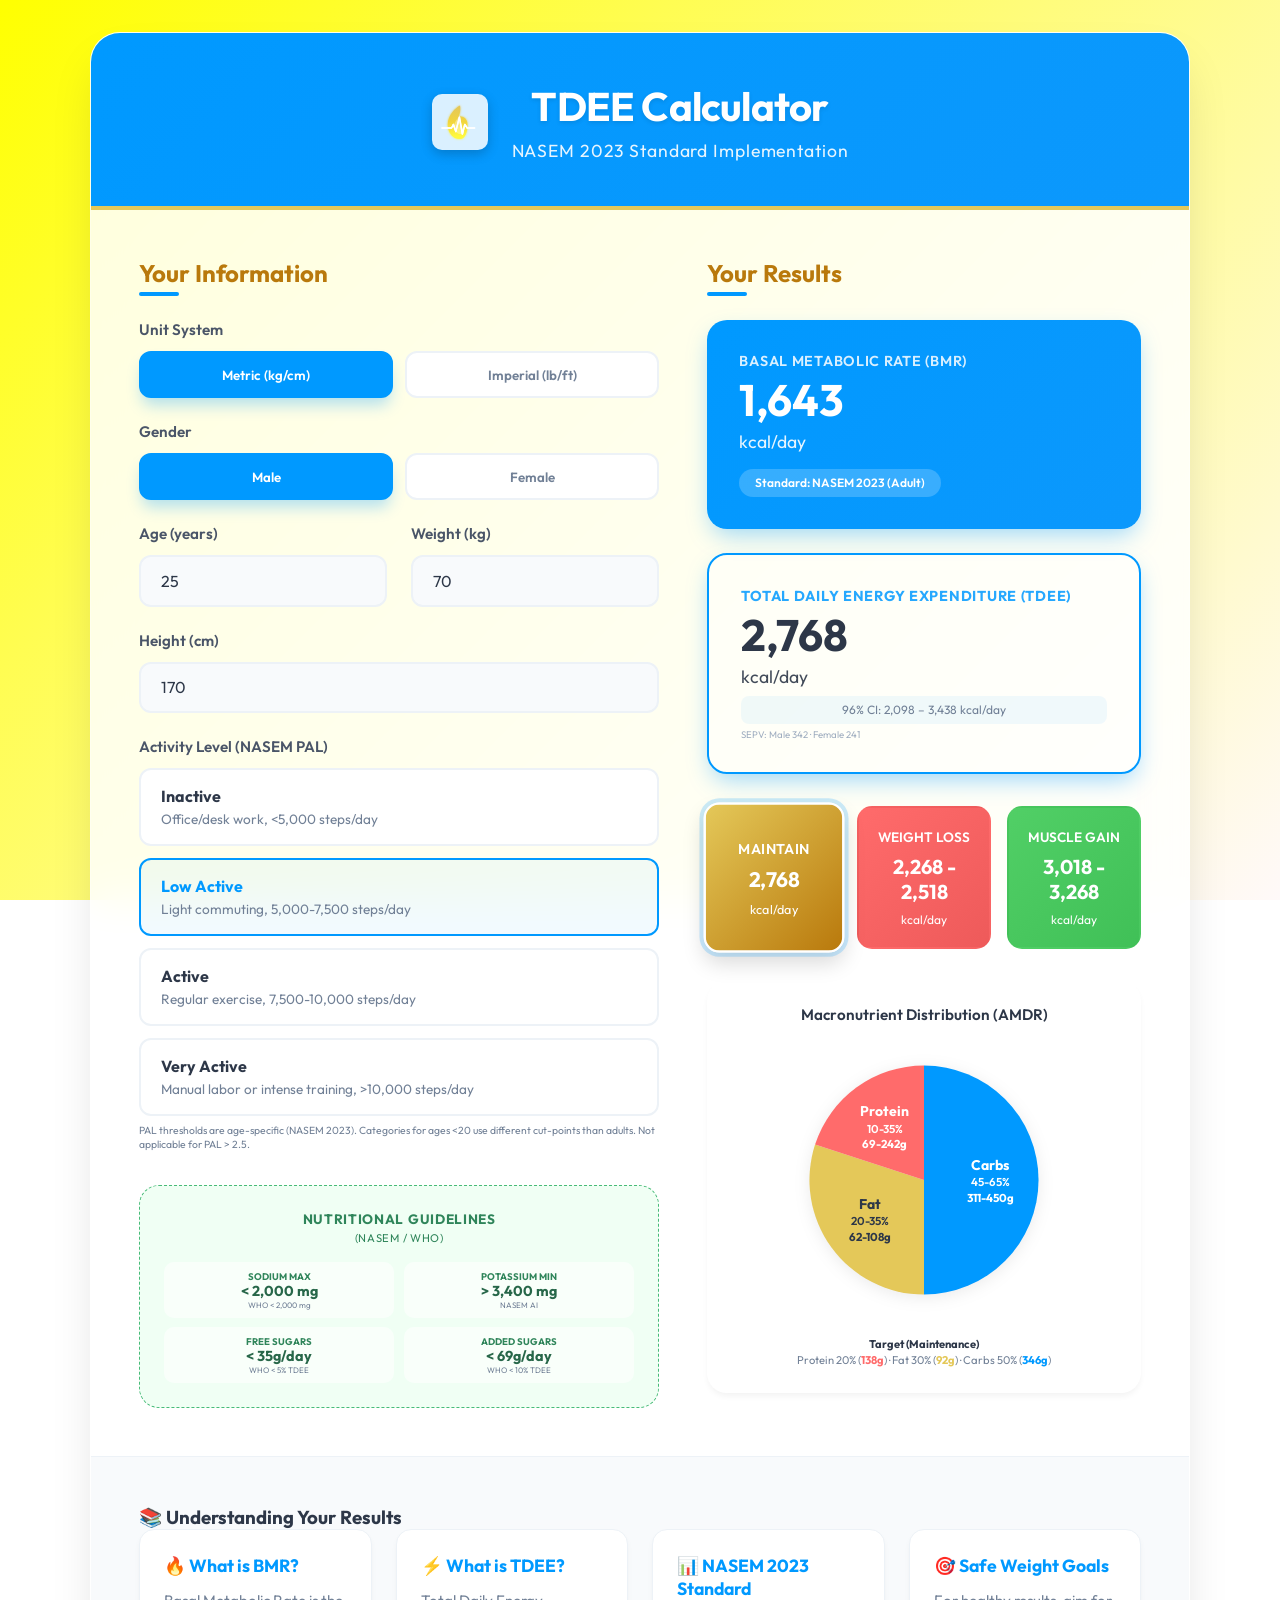
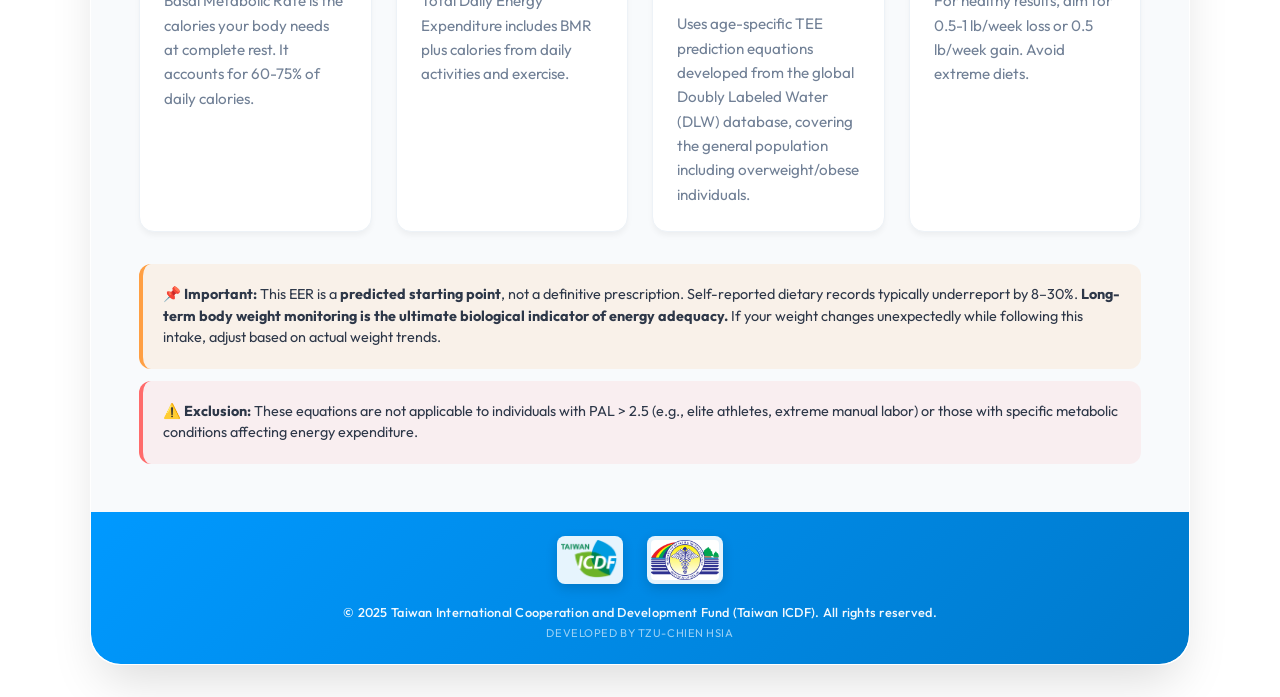
==== commit 24c7e5b2: "logo update" ====
--- a/index.html
+++ b/index.html
@@ -276,7 +276,7 @@
       <div class="footer-content">
         <div class="footer-logos">
           <img src="assets/images/logo-icdf.png" alt="Taiwan ICDF" class="footer-logo">
-          <img src="assets/images/logo-moh.png" alt="Ministry of Health, Republic of Palau" class="footer-logo">
+          <img src="assets/images/logo-moh.jpg" alt="Ministry of Health, Republic of Palau" class="footer-logo">
         </div>
         <p class="copyright">&copy; 2025 Taiwan International Cooperation and Development Fund (Taiwan ICDF). All
           rights reserved.</p>
